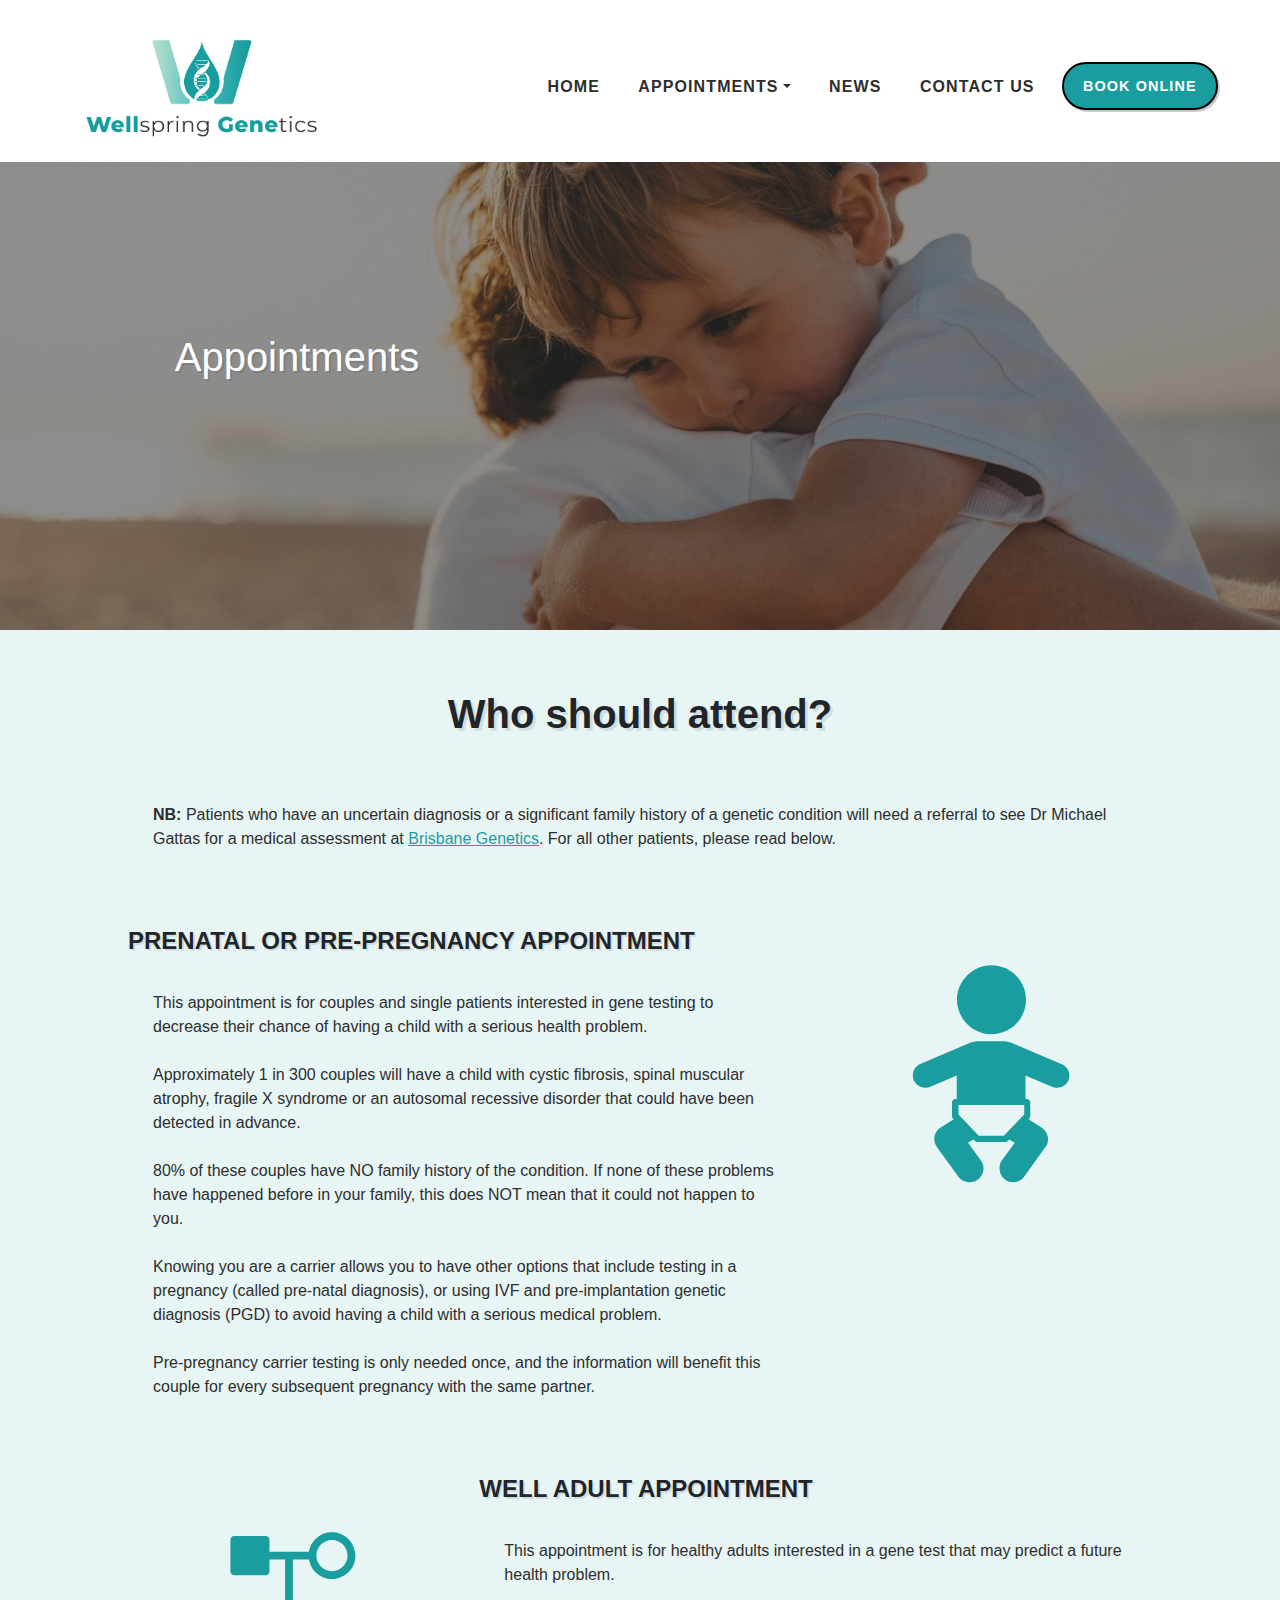
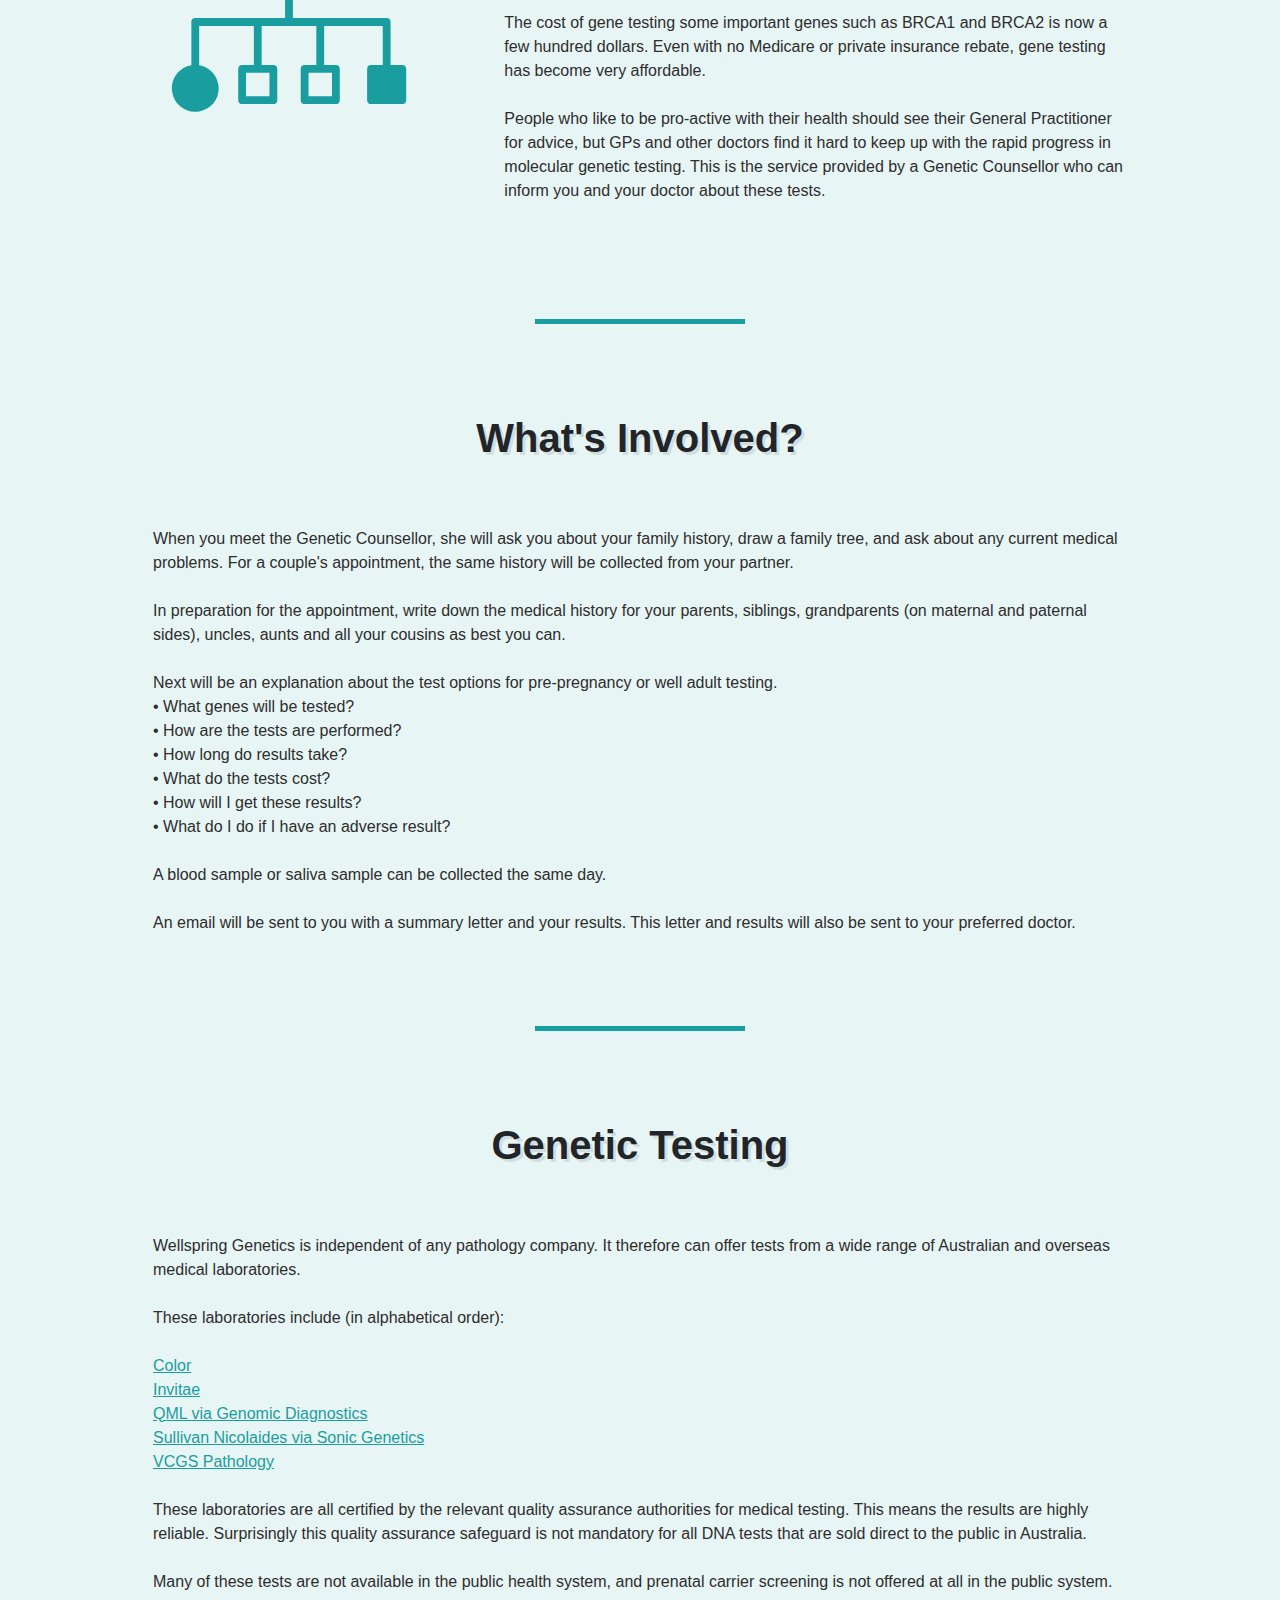
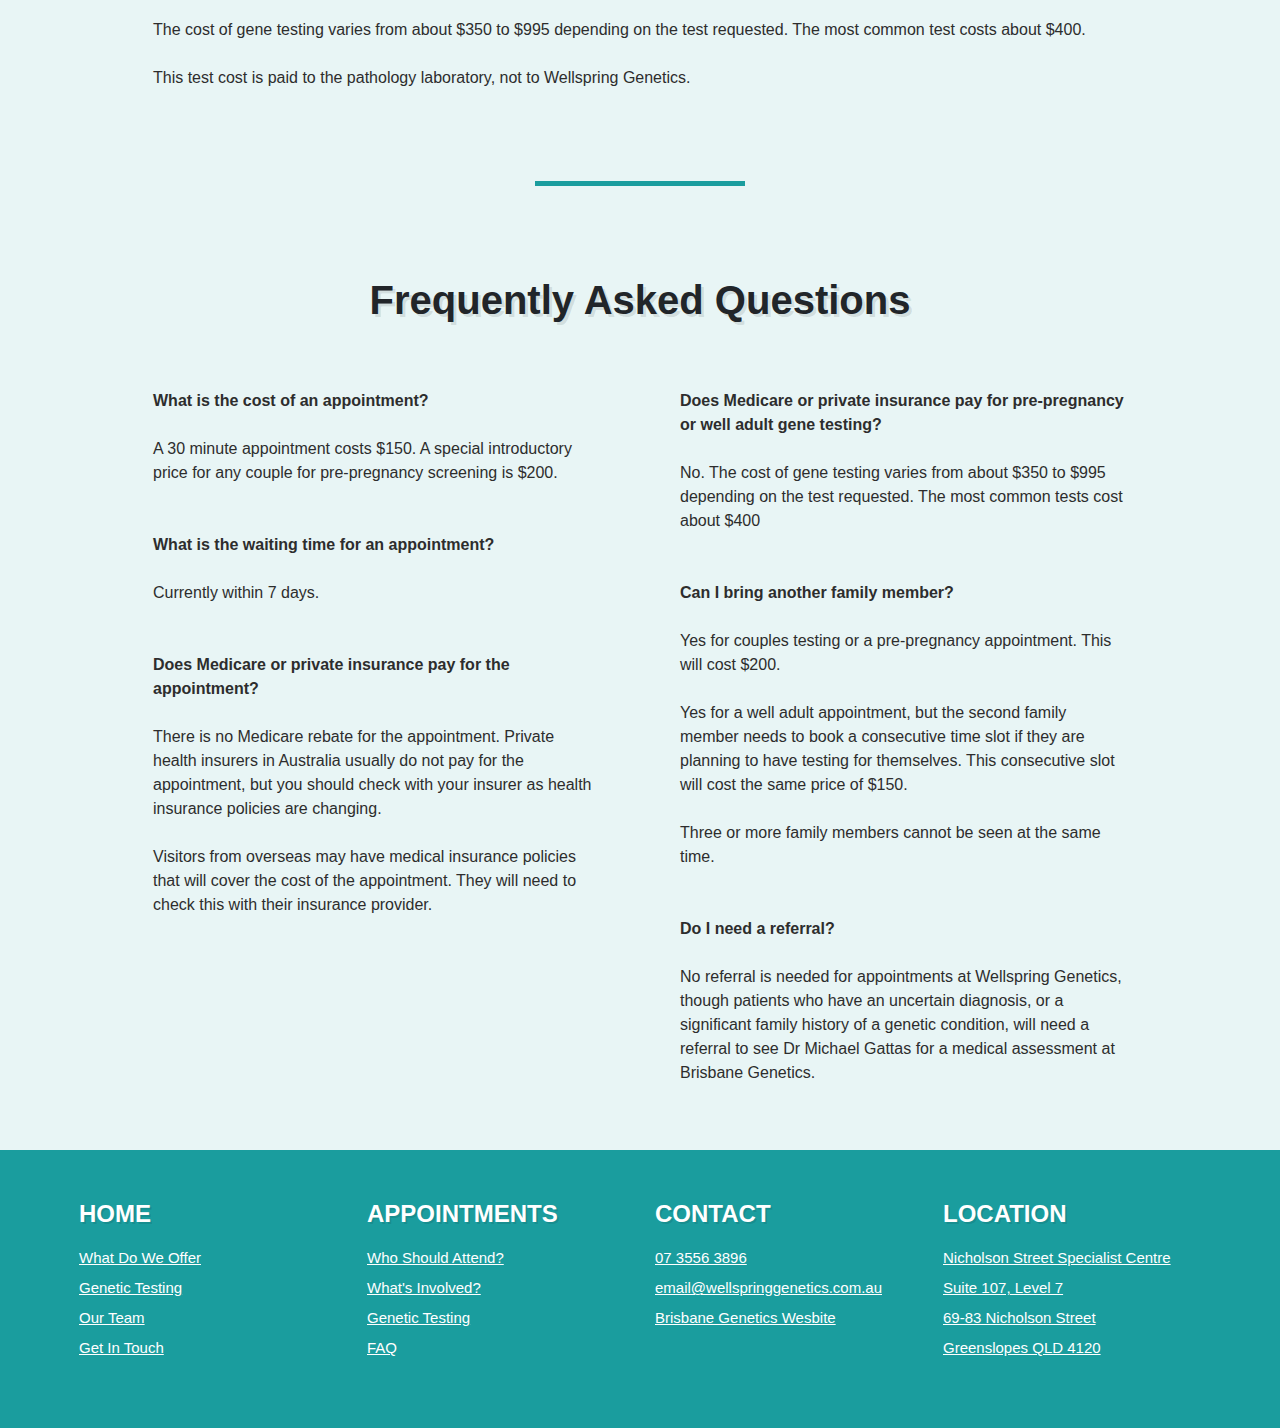
==== appointments.html @ 6f7cb55f "Updated SEO tags and moved hidden form" ====
<!DOCTYPE html>
<html lang="en">
  <head>
    <title>Appointments | Wellspring Genetics</title>
    <meta charset="utf-8" />

    <meta
      name="viewport"
      content="width=device-width, initial-scale=1, shrink-to-fit=no"
    />
    <meta http-equiv="X-UA-Compatible" content="ie=edge" />

    <!-- stylesheets-->
    <link
      rel="stylesheet"
      href="https://maxcdn.bootstrapcdn.com/bootstrap/4.0.0/css/bootstrap.min.css"
      integrity="sha384-Gn5384xqQ1aoWXA+058RXPxPg6fy4IWvTNh0E263XmFcJlSAwiGgFAW/dAiS6JXm"
      crossorigin="anonymous"
    />
    <link rel="stylesheet" href="css/common.css" />
    <link rel="stylesheet" href="css/page_style.css" />

    <!-- Bootstrap scripts-->
    <script
      src="https://code.jquery.com/jquery-3.2.1.slim.min.js"
      integrity="sha384-KJ3o2DKtIkvYIK3UENzmM7KCkRr/rE9/Qpg6aAZGJwFDMVNA/GpGFF93hXpG5KkN"
      crossorigin="anonymous"
    ></script>
    <script
      src="https://cdnjs.cloudflare.com/ajax/libs/popper.js/1.12.9/umd/popper.min.js"
      integrity="sha384-ApNbgh9B+Y1QKtv3Rn7W3mgPxhU9K/ScQsAP7hUibX39j7fakFPskvXusvfa0b4Q"
      crossorigin="anonymous"
    ></script>
    <script
      src="https://maxcdn.bootstrapcdn.com/bootstrap/4.0.0/js/bootstrap.min.js"
      integrity="sha384-JZR6Spejh4U02d8jOt6vLEHfe/JQGiRRSQQxSfFWpi1MquVdAyjUar5+76PVCmYl"
      crossorigin="anonymous"
    ></script>

    <script src="js/scripts.js"></script>

    <!--- <a class="text-primary" href="appointments.html">Appointments</a> -->
  </head>

  <body>
    <nav class="navbar navbar-expand-xl navbar-dark fixed-top" id="mainNavBar">
      <div class="container">
        <a href="index.html">
          <img
            src="images/wellspring_logo.png"
            alt="Wellspring Genetics"
            class="navbar-brand js-scroll-trigger"
        /></a>
        <button
          class="navbar-toggler navbar-toggler-right ham-menu"
          type="button"
          data-toggle="collapse"
          data-target="#navbarResponsive"
          aria-controls="navbarResponsive"
          aria-expanded="false"
          aria-label="Toggle navigation"
        >
          <img src="images/hamburger.svg" alt="Menu" id="hamburger" />
        </button>
        <div class="collapse navbar-collapse" id="navbarResponsive">
          <ul class="navbar-nav">
            <li class="nav-item">
              <a class="nav-link" href="index.html">Home</a>
            </li>
            <li class="nav-item dropdown">
              <a
                class="nav-link dropdown-toggle"
                data-toggle="dropdown"
                href="appointments.html"
                role="button"
                aria-haspopup="true"
                >Appointments</a
              >
              <div class="dropdown-menu">
                <a
                  class="dropdown-item"
                  href="appointments.html#who_should_attend"
                  >Who Should Attend?</a
                >
                <a class="dropdown-item" href="appointments.html#whats_involved"
                  >What's Involved?</a
                >
                <a
                  class="dropdown-item"
                  href="appointments.html#genetic_testing"
                  >Genetic Testing</a
                >
                <a
                  class="dropdown-item"
                  href="appointments.html#freq_asked_questions"
                  >FAQ</a
                >
              </div>
            </li>
            <li class="nav-item">
              <a class="nav-link" href="news.html">News</a>
            </li>
            <li class="nav-item">
              <a class="nav-link" href="contact.html">Contact Us</a>
            </li>
            <li class="nav-item btn-nav">
              <a
                class="nav-link btn btn-outline"
                href="https://widget2.appointuit.com/prac_42098"
                ><span class="btn-text text-uppercase"> Book Online</span></a
              >
            </li>
          </ul>
        </div>
      </div>
    </nav>

    <section id="hero" class="appts">
      <div class="container">
        <div class="herobox">
          <div class="row">
            <div class="tagline">
              Appointments
            </div>
          </div>
        </div>
      </div>
    </section>

    <section id="whoshouldattend" class="bg-green">
      <div class="content-container">
        <div class="row">
          <div class="col-lg-12">
            <a class="anchor" id="who_should_attend"></a>
            <h2 class="heading">Who should attend?</h2>
          </div>
        </div>
        <div class="row">
          <div class="col-lg-12">
            <p class="bodytxt">
              <strong>NB: </strong> Patients who have an uncertain diagnosis or
              a significant family history of a genetic condition will need a
              referral to see Dr Michael Gattas for a medical assessment at
              <a href="https://brisbanegenetics.com.au" class="link"
                >Brisbane Genetics</a
              >. For all other patients, please read below.
            </p>
          </div>
        </div>
        <div class="row flex-column-reverse flex-xl-row">
          <div class="col-xl-8">
            <h3 class="subheading">
              <a class="anchor" id="pre_natal_appointment"></a>
              Prenatal or pre-pregnancy appointment
            </h3>
            <p class="bodytxt">
              This appointment is for couples and single patients interested in
              gene testing to decrease their chance of having a child with a
              serious health problem.
              <br /><br />
              Approximately 1 in 300 couples will have a child with cystic
              fibrosis, spinal muscular atrophy, fragile X syndrome or an
              autosomal recessive disorder that could have been detected in
              advance.
              <br /><br />
              80% of these couples have NO family history of the condition. If
              none of these problems have happened before in your family, this
              does NOT mean that it could not happen to you.
              <br /><br />
              Knowing you are a carrier allows you to have other options that
              include testing in a pregnancy (called pre-natal diagnosis), or
              using IVF and pre-implantation genetic diagnosis (PGD) to avoid
              having a child with a serious medical problem.
              <br /><br />
              Pre-pregnancy carrier testing is only needed once, and the
              information will benefit this couple for every subsequent
              pregnancy with the same partner.
            </p>
          </div>
          <div class="col-xl-4">
            <img
              class="img-fluid wellspring-icon"
              alt="prenatal"
              src="images/baby_green.svg"
            />
          </div>
        </div>
        <div class="row">
          <div class="col-xl-4">
            <img
              class="img-fluid wellspring-icon"
              alt="prenatal"
              src="images/pedigree_green.svg"
            />
          </div>
          <div class="col-xl-8">
            <h3 class="subheading">
              <a class="anchor" id="well_adult_appointment"></a>
              Well adult appointment
            </h3>
            <p class="bodytxt">
              This appointment is for healthy adults interested in a gene test
              that may predict a future health problem.
              <br /><br />
              The cost of gene testing some important genes such as BRCA1 and
              BRCA2 is now a few hundred dollars. Even with no Medicare or
              private insurance rebate, gene testing has become very affordable.
              <br /><br />
              People who like to be pro-active with their health should see
              their General Practitioner for advice, but GPs and other doctors
              find it hard to keep up with the rapid progress in molecular
              genetic testing. This is the service provided by a Genetic
              Counsellor who can inform you and your doctor about these tests.
            </p>
          </div>
        </div>
      </div>
    </section>

    <section class="bg-green">
      <div class="content-container">
        <div class="row">
          <div class="line-break"></div>
        </div>
      </div>
    </section>

    <section id="whatsinvolved" class="bg-green">
      <div class="content-container">
        <div class="row">
          <div class="col-lg-12">
            <a class="anchor" id="whats_involved"></a>
            <h2 class="heading">What's Involved?</h2>
          </div>
        </div>
        <div class="row">
          <div class="col-lg-12">
            <p class="bodytxt">
              When you meet the Genetic Counsellor, she will ask you about your
              family history, draw a family tree, and ask about any current
              medical problems. For a couple's appointment, the same history
              will be collected from your partner.
              <br /><br />
              In preparation for the appointment, write down the medical history
              for your parents, siblings, grandparents (on maternal and paternal
              sides), uncles, aunts and all your cousins as best you can.
              <br /><br />
              Next will be an explanation about the test options for
              pre-pregnancy or well adult testing. <br />
              • What genes will be tested? <br />
              • How are the tests are performed? <br />
              • How long do results take? <br />
              • What do the tests cost? <br />
              • How will I get these results? <br />
              • What do I do if I have an adverse result?
              <br /><br />
              A blood sample or saliva sample can be collected the same day.
              <br /><br />
              An email will be sent to you with a summary letter and your
              results. This letter and results will also be sent to your
              preferred doctor.
            </p>
          </div>
        </div>
      </div>
    </section>

    <section class="bg-green">
      <div class="content-container">
        <div class="row">
          <div class="line-break"></div>
        </div>
      </div>
    </section>

    <section id="genetictesting" class="bg-green">
      <div class="content-container">
        <div class="row">
          <div class="col-lg-12">
            <a class="anchor" id="genetic_testing"></a>
            <h2 class="heading">Genetic Testing</h2>
          </div>
        </div>
        <div class="row">
          <div class="col-lg-12">
            <p class="bodytxt">
              Wellspring Genetics is independent of any pathology company. It
              therefore can offer tests from a wide range of Australian and
              overseas medical laboratories.
              <br /><br />
              These laboratories include (in alphabetical order): <br /><br />
              <a class="link" href="https://www.color.com/"> Color </a> <br />
              <a class="link" href="https://www.invitae.com/en/"> Invitae </a>
              <br />
              <a class="link" href="https://genomicdiagnostics.com.au/">
                QML via Genomic Diagnostics
              </a>
              <br />
              <a class="link" href="https://www.sonicgenetics.com.au/">
                Sullivan Nicolaides via Sonic Genetics
              </a>
              <br />
              <a class="link" href="https://www.vcgs.org.au/">
                VCGS Pathology
              </a>
              <br />
              <br />
              These laboratories are all certified by the relevant quality
              assurance authorities for medical testing. This means the results
              are highly reliable. Surprisingly this quality assurance safeguard
              is not mandatory for all DNA tests that are sold direct to the
              public in Australia.
              <br /><br />
              Many of these tests are not available in the public health system,
              and prenatal carrier screening is not offered at all in the public
              system.
              <br /><br />
              The cost of gene testing varies from about $350 to $995 depending
              on the test requested. The most common test costs about $400.
              <br /><br />
              This test cost is paid to the pathology laboratory, not to
              Wellspring Genetics.
            </p>
          </div>
        </div>
      </div>
    </section>

    <section class="bg-green">
      <div class="content-container">
        <div class="row">
          <div class="line-break"></div>
        </div>
      </div>
    </section>

    <section id="faq" class="bg-green">
      <div class="content-container">
        <div class="row">
          <div class="col-lg-12">
            <a class="anchor" id="freq_asked_questions"></a>
            <h2 class="heading">Frequently Asked Questions</h2>
          </div>
        </div>
        <div class="row">
          <div class="col-lg-6">
            <p class="bodytxt">
              <strong>What is the cost of an appointment?</strong>
              <br /><br />

              A 30 minute appointment costs $150. A special introductory price
              for any couple for pre-pregnancy screening is $200.
              <br /><br />
              <br />
              <strong>What is the waiting time for an appointment?</strong>
              <br /><br />

              Currently within 7 days.
              <br /><br />
              <br />

              <strong
                >Does Medicare or private insurance pay for the
                appointment?</strong
              >
              <br /><br />

              There is no Medicare rebate for the appointment. Private health
              insurers in Australia usually do not pay for the appointment, but
              you should check with your insurer as health insurance policies
              are changing.
              <br /><br />
              Visitors from overseas may have medical insurance policies that
              will cover the cost of the appointment. They will need to check
              this with their insurance provider.
            </p>
          </div>

          <div class="col-lg-6">
            <p class="bodytxt">
              <strong
                >Does Medicare or private insurance pay for pre-pregnancy or
                well adult gene testing?</strong
              >
              <br /><br />

              No. The cost of gene testing varies from about $350 to $995
              depending on the test requested. The most common tests cost about
              $400
              <br /><br />
              <br />
              <strong>Can I bring another family member?</strong>
              <br /><br />

              Yes for couples testing or a pre-pregnancy appointment. This will
              cost $200.
              <br /><br />

              Yes for a well adult appointment, but the second family member
              needs to book a consecutive time slot if they are planning to have
              testing for themselves. This consecutive slot will cost the same
              price of $150.
              <br /><br />

              Three or more family members cannot be seen at the same time.
              <br /><br />
              <br />
              <strong>Do I need a referral?</strong>
              <br /><br />

              No referral is needed for appointments at Wellspring Genetics,
              though patients who have an uncertain diagnosis, or a significant
              family history of a genetic condition, will need a referral to see
              Dr Michael Gattas for a medical assessment at Brisbane Genetics.

              <br /><br />
            </p>
          </div>
        </div>
      </div>
    </section>

    <footer>
      <div class="green-container w-100">
        <div class="row">
          <div class="col-md">
            <h3 class="subheading">
              Home
            </h3>
            <p class="bodytxt">
              <a href="index.html#what_do_we_offer" class="link"
                >What Do We Offer</a
              >
              <br />
              <a href="index.html#genetic_testing" class="link"
                >Genetic Testing</a
              >
              <br />
              <a href="index.html#our_team" class="link">Our Team</a> <br />
              <a href="index.html#get_in_touch" class="link">Get In Touch</a>
              <br />
            </p>
          </div>

          <div class="col-md">
            <h3 class="subheading">
              Appointments
            </h3>
            <p class="bodytxt">
              <a href="appointments.html#who_should_attend" class="link"
                >Who Should Attend?</a
              >
              <br />
              <a href="appointments.html#whats_involved" class="link"
                >What's Involved?</a
              >
              <br />
              <a href="appointments.html#genetic_testing" class="link"
                >Genetic Testing</a
              >
              <br />
              <a href="appointments.html#freq_asked_questions" class="link"
                >FAQ</a
              >
              <br />
            </p>
          </div>

          <div class="col-md">
            <h3 class="subheading">
              Contact
            </h3>
            <p class="bodytxt">
              <a href="tel:0735563896" class="link">07 3556 3896</a> <br />
              <a href="mailto:email@wellspringgenetics.com.au" class="link"
                >email@wellspringgenetics.com.au</a
              >
              <br />
              <a href="https://brisbanegenetics.com.au" class="link"
                >Brisbane Genetics Wesbite</a
              >
              <br />
            </p>
          </div>

          <div class="col-md">
            <h3 class="subheading">
              Location
            </h3>
            <p class="bodytxt">
              <a
                href="https://www.google.com/maps/search/?api=1&query=75+Nicholson+Street+Greenslopes"
                class="link"
              >
                Nicholson Street Specialist Centre <br />
                Suite 107, Level 7 <br />
                69-83 Nicholson Street <br />
                Greenslopes QLD 4120 <br />
              </a>
            </p>
          </div>
        </div>
      </div>
    </footer>
  </body>
</html>
---- css/common.css ----
html,
body {
  height: 100%;
  scroll-behavior: smooth;
}

body {
  margin: 0;
  font-family: "Montserrat", sans-serif;
}

a.anchor {
  display: block;
  position: relative;
  top: -150px;
  visibility: hidden;
}

.hidden {
  visibility: hidden;
}

h1,
h2,
h3,
h4,
h5,
h6 {
  font-family: "Montserrat-Bold";
  font-weight: 400;
}

p,
blockquote {
  font-size: 0.9em;
  line-height: 1.5em;
}

ul {
  list-style-type: none;
  margin: 0;
  padding: 0;
}

li.dropdown:hover > .dropdown-menu {
  display: block;
}

.container {
  width: 100%;
}

.green-container {
  width: 100%;
  background: #1a9d9e;
  align-items: center;
  padding-bottom: 25px;
}

.green-container .row {
  width: 100%;
  margin: auto;
}

.grey-container {
  width: 100%;
  background: #f5f5f5;
  align-items: center;
  padding-bottom: 15px;
}

.grey-container .row {
  width: 100%;
  margin: auto;
}

.link {
  color: white;
  text-decoration: underline;
}

.link:hover {
  color: #2d2d2d;
}

.bg-green {
  background-color: #1a9d9e;
}

h2.heading {
  font-size: 40px;
  text-align: center;
  font-weight: 700;
  font-family: "Montserrat Regular", sans-serif;
  margin-top: 0;
  padding: 1em 0em;
  text-shadow: rgba(0, 0, 0, 0.1) 3px 3px 0px;
}

h3.subheading {
  font-size: 24px;
  text-align: center;
  font-weight: 700;
  font-family: "Montserrat Bold", sans-serif;
  margin-bottom: 10px;
  margin-top: 10px;
  text-shadow: rgba(0, 0, 0, 0.1) 2px 2px 0px;
}

p.bodytxt {
  font-size: 18px;
  padding: 25px;
  text-align: left;
  font-weight: 400;
  font-family: "Montserrat", sans-serif;
  color: white;
}

.btn-outline {
  background: #1a9d9e;
  border: 2px solid #000000;
  border-radius: 30px;
  color: #ffffff;
  padding-left: 1.5em;
  padding-right: 1.5em;
  padding-top: 0.6em;
  padding-bottom: 0.6em;
  box-shadow: 2px 2px rgba(0, 0, 0, 0.2);
}

.btn-text {
  font-family: "Montserrat Bold", sans-serif;
  font-weight: 700;
  font-size: 0.9rem;
  color: #ffffff;
  text-transform: uppercase;
}

.btn-outline:hover,
.btn-outline:focus,
.btn-outline:active,
.btn-outline.active {
  background: #138485;
  color: #ffffff;
  border-color: #2d2d2d;
}

#mainNavBar .navbar-nav .nav-item .nav-link.active,
#mainNavBar .navbar-nav .nav-item .nav-link:hover {
  color: #1a9d9e;
}

#mainNavBar .navbar-nav .nav-item .nav-link {
  font-size: 100%;
  font-weight: 600;
  padding: 0.8em 0;
  letter-spacing: 1.1px;
  text-transform: uppercase;
  color: #2d2d2d;
  font-family: "Montserrat", sans-serif;
}

#mainNavBar {
  background-color: #f5f5f5;
  text-align: center;
}

#mainNavBar .navbar-nav {
  padding-bottom: 5px;
}

#mainNavBar .ham-menu {
  width: 60px;
  margin-left: auto;
  margin-right: 2vw;
  padding-top: 15px;
}

#mainNavBar.navbar-shrink {
  padding-top: 0;
  padding-bottom: 0;
  background-color: #fdfdfd;
  font-size: 0.9em;
}

#mainNavBar.navbar-shrink .ham-menu {
  -webkit-transition: all 0.3s;
  -moz-transition: all 0.3s;
  transition: all 0.3s;
  margin-left: auto;
  margin-right: 2vw;
}

#mainNavBar .navbar-brand {
  -webkit-transition: all 0.3s;
  -moz-transition: all 0.3s;
  transition: all 0.3s;
  width: 50vw;
  padding-left: 1.2em;
  padding-right: 1.2em;
  padding-top: 1em;
  padding-bottom: 0.7em;
  margin-top: 0.5em;
  margin-right: 0em;
}

#mainNavBar.navbar-shrink .navbar-brand {
  width: 45vw;
  padding-left: 1.5em;
}

#mainNavBar .btn-outline {
  margin-left: 20%;
  margin-right: 20%;
}

footer p.bodytxt {
  text-align: center;
}

footer .green-container {
  padding-top: 20px;
  height: auto;
  padding-bottom: 40px !important;
}

footer h3.subheading {
  padding-top: 20px;
  color: white;
}

footer p.bodytxt {
  color: white;
  padding-left: 0px;
  padding-right: 0px;
  padding-top: 5px;
  margin-bottom: 0px;
  line-height: 2em;
  font-size: 15px;
}

@media only screen and (min-width: 1800px) {
  .container {
    max-width: 75% !important;
  }

  .green-container .row {
    width: 75% !important;
    margin: auto;
  }

  .grey-container .row {
    width: 70% !important;
    margin: auto;
  }
}

@media only screen and (min-width: 1400px) {
  .container {
    max-width: 70%;
  }
}

@media only screen and (min-width: 576px) {
  #mainNavBar .ham-menu {
    width: 80px;
  }

  #mainNavBar .navbar-brand {
    width: 280px;
  }

  #mainNavBar.navbar-shrink .navbar-brand {
    width: 240px;
    padding-left: 1.5em;
  }

  .green-container .row {
    width: 90%;
    margin: auto;
  }
}

@media only screen and (min-width: 1200px) {
  .container {
    max-width: 95%;
  }

  .grey-container .row {
    width: 85%;
    margin: auto;
  }

  #mainNavBar {
    background-color: transparent;
    -webkit-transition: padding-top 0.3s, padding-bottom 0.3s;
    -moz-transition: padding-top 0.3s, padding-bottom 0.3s;
    transition: padding-top 0.3s, padding-bottom 0.3s;
    padding-top: 10px;
    padding-bottom: 10px;
  }

  nav ul {
    position: inherit;
    width: auto;
    background: none;
    height: auto;
    display: flex;
    padding-top: 0;
  }

  h2.heading {
    margin-top: 30px;
    margin-bottom: 30px;
    padding: 1em 1em;
    text-align: left;
  }

  h3.subheading {
    text-align: left;
  }

  p.bodytxt {
    text-align: left !important;
  }

  #mainNavBar .navbar-nav {
    margin-left: auto;
  }

  #mainNavBar .navbar-nav .nav-item .nav-link {
    -webkit-transition: all 0.3s;
    -moz-transition: all 0.3s;
    transition: all 0.3s;
    margin-top: 1.1em;
    padding: 1.5em 1.2em !important;
    white-space: nowrap;
    overflow: hidden;
  }

  #mainNavBar .navbar-nav .nav-item .nav-link.btn-outline {
    margin-top: 1.8em;
    margin-left: 0.5em;
    height: auto !important;
    padding-top: 10px !important;
    padding-bottom: 10px !important;
  }

  #mainNavBar .btn-outline {
    margin-left: 0.5em;
    margin-right: 0;
  }
}
---- css/page_style.css ----
#mainNavBar {
  background-color: white !important;
}

.bg-green {
  background-color: rgba(26, 157, 157, 0.1) !important;
}

.content-container {
  margin: auto;
  width: 95%;
}

section a.link {
  color: #1a9d9e;
}

h2.heading {
  margin: auto;
  text-align: center;
}

h3.subheading {
  text-transform: uppercase;
}

p.bodytxt {
  color: #2d2d2d;
  font-size: 1em;
}

#hero {
  color: #ffffff;
  height: 70%;
  background-repeat: no-repeat;
  background-attachment: scroll;
  background-position: center center;
  -webkit-background-size: cover;
  -moz-background-size: cover;
  -o-background-size: cover;
  background-size: cover;
  z-index: -1;
}

#hero.appts {
  background-image: url("../images/boy_and_mum.jpg");
}

#hero.news {
  background-image: url("../images/beach_sunset.jpg");
}

#hero.contact {
  background-image: url("../images/ocean.jpg");
}

#hero:before {
  content: "";
  position: absolute;
  height: 70%;
  top: 0;
  right: 0;
  bottom: 0;
  left: 0;
  background-color: rgba(45, 45, 45, 0.6);
  z-index: 0;
}

#hero .container {
  position: relative;
  height: 100%;
}

#hero .herobox {
  position: absolute;
  top: 50%;
  transform: translateY(50%);
  width: 90%;
}

#hero .herobox .tagline {
  font-size: 50px;
  font-weight: 400;
  line-height: 1.3em;
  text-align: center;
  margin: auto;
  font-family: "Montserrat", sans-serif;
  color: white;
  text-shadow: rgba(0, 0, 0, 0.3) 2px 2px 0px;
  z-index: 1;
}

.wellspring-icon {
  display: block;
  max-width: 150px;
  max-height: 150px;
  margin: auto;
}

.news-photo {
  display: block;
  padding-top: 10%;
  max-width: 300px;
  max-height: 300px;
  margin: auto;
}

#whoshouldattend .content-container {
  margin: auto;
  padding-top: 20px;
}

.line-break {
  background-color: #1a9d9e;
  margin: auto;
  height: 5px;
  width: 20%;
  margin-top: 50px;
  margin-bottom: 50px;
}

.line-break.long {
  width: 100%;
  margin-bottom: 40px;
}

#contactus h3.subheading {
  padding-bottom: 10px;

}

#contactus {
  padding-top: 50px;
}

#contactus p.bodytxt {
  padding-top: 0px;
  padding-left: 0px;
  padding-right: 0px;
  text-align: center;
}

#map {
  padding-bottom: 50px;
}

@media only screen and (min-width: 1800px) {

  
}

@media only screen and (min-width: 1400px) {
  .content-container {
    width: 60% !important;
  }
}

@media only screen and (min-width: 992px) {
  .content-container {
    width: 85%;
  }
}

@media only screen and (min-width: 1200px) {
  .content-container {
    width: 80%;
  }

  .wellspring-icon {
    max-width: 250px;
    max-height: 250px;
    margin-top: 10%;
  }

  #whoshouldattend p.bodytxt {
    padding-bottom: 50px !important;
  }

  #hero {
    height: 70%;
  }

  #hero:before {
    height: 70%;
    background-color: rgba(45, 45, 45, 0.5);
  }

  #hero .herobox {
    width: 500px;
    transform: translateY(20%) !important;
  }

  #hero .herobox .tagline {
    color: white;
    text-shadow: rgba(0, 0, 0, 0.1) 2px 2px 0px;
    text-align: left;
    font-weight: 400;
    font-size: 40px;
    font-weight: 700px;
    line-height: 1.5em;
  }
}
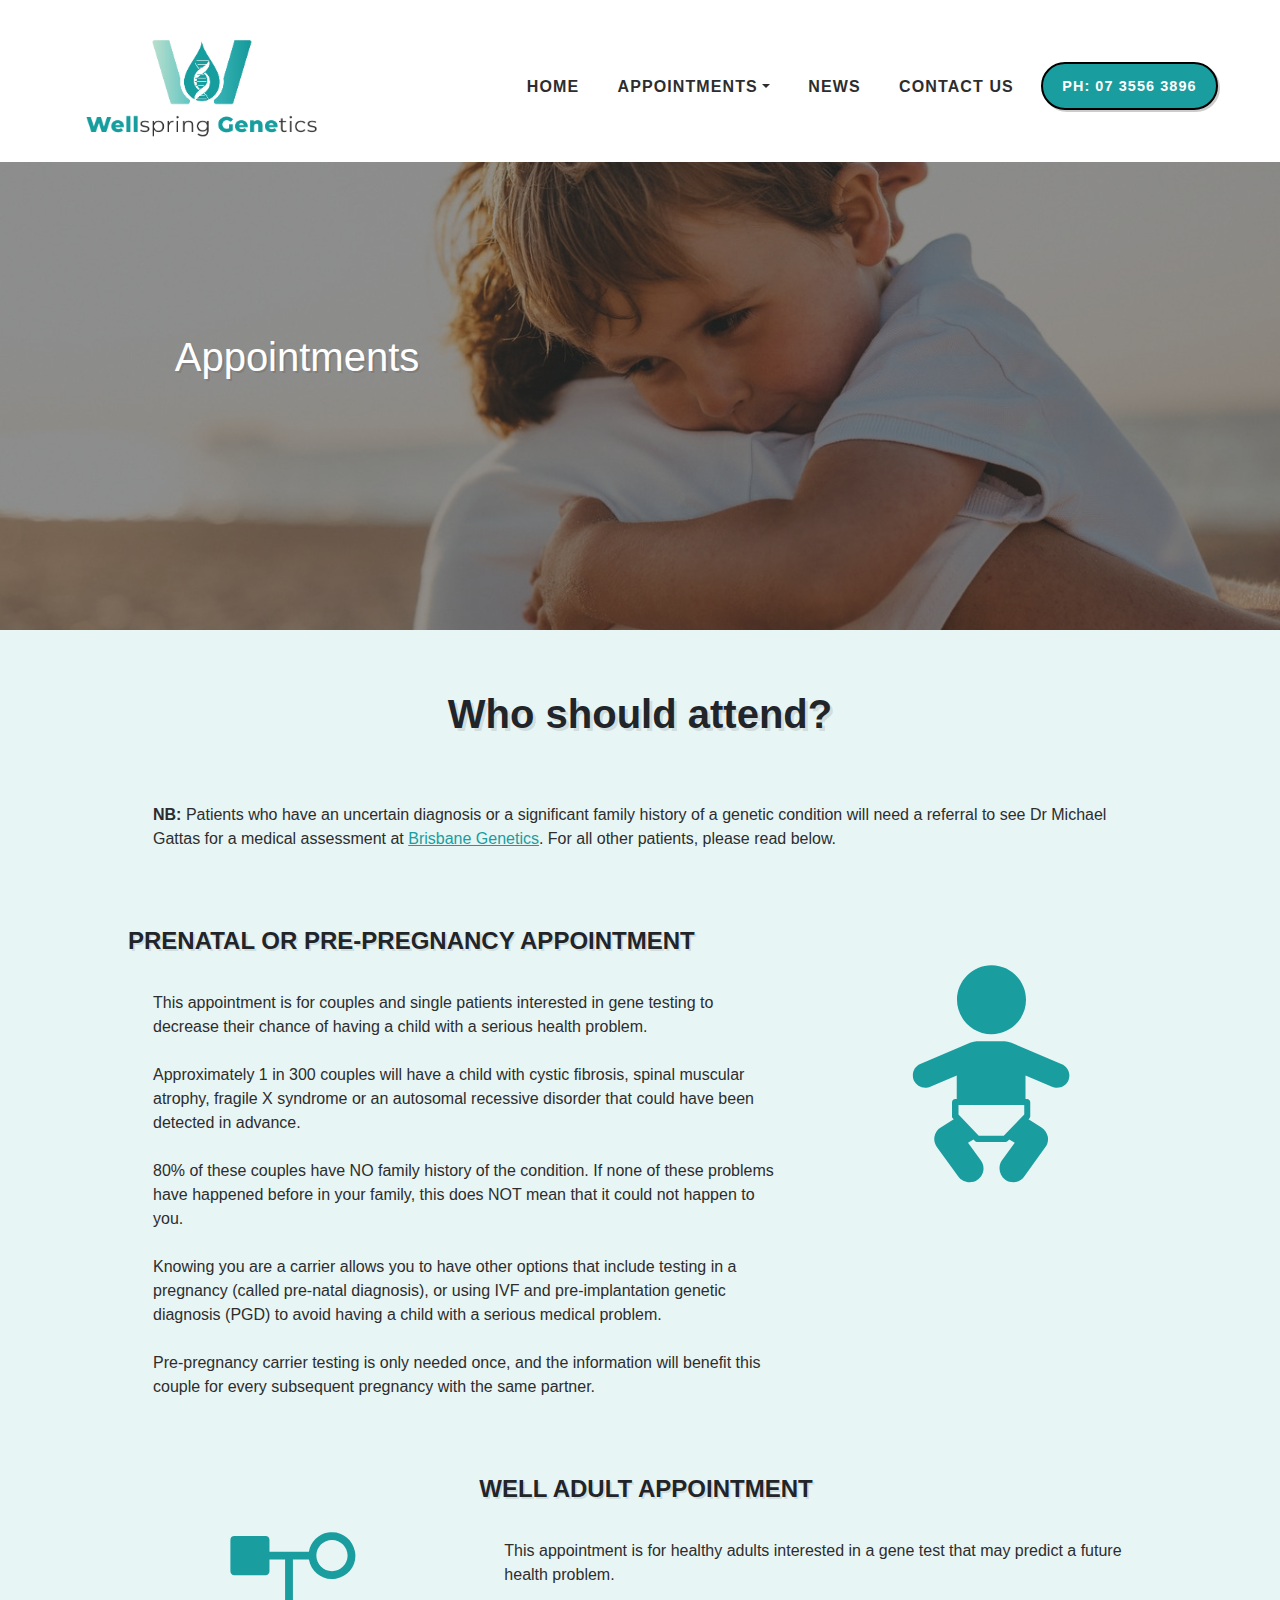
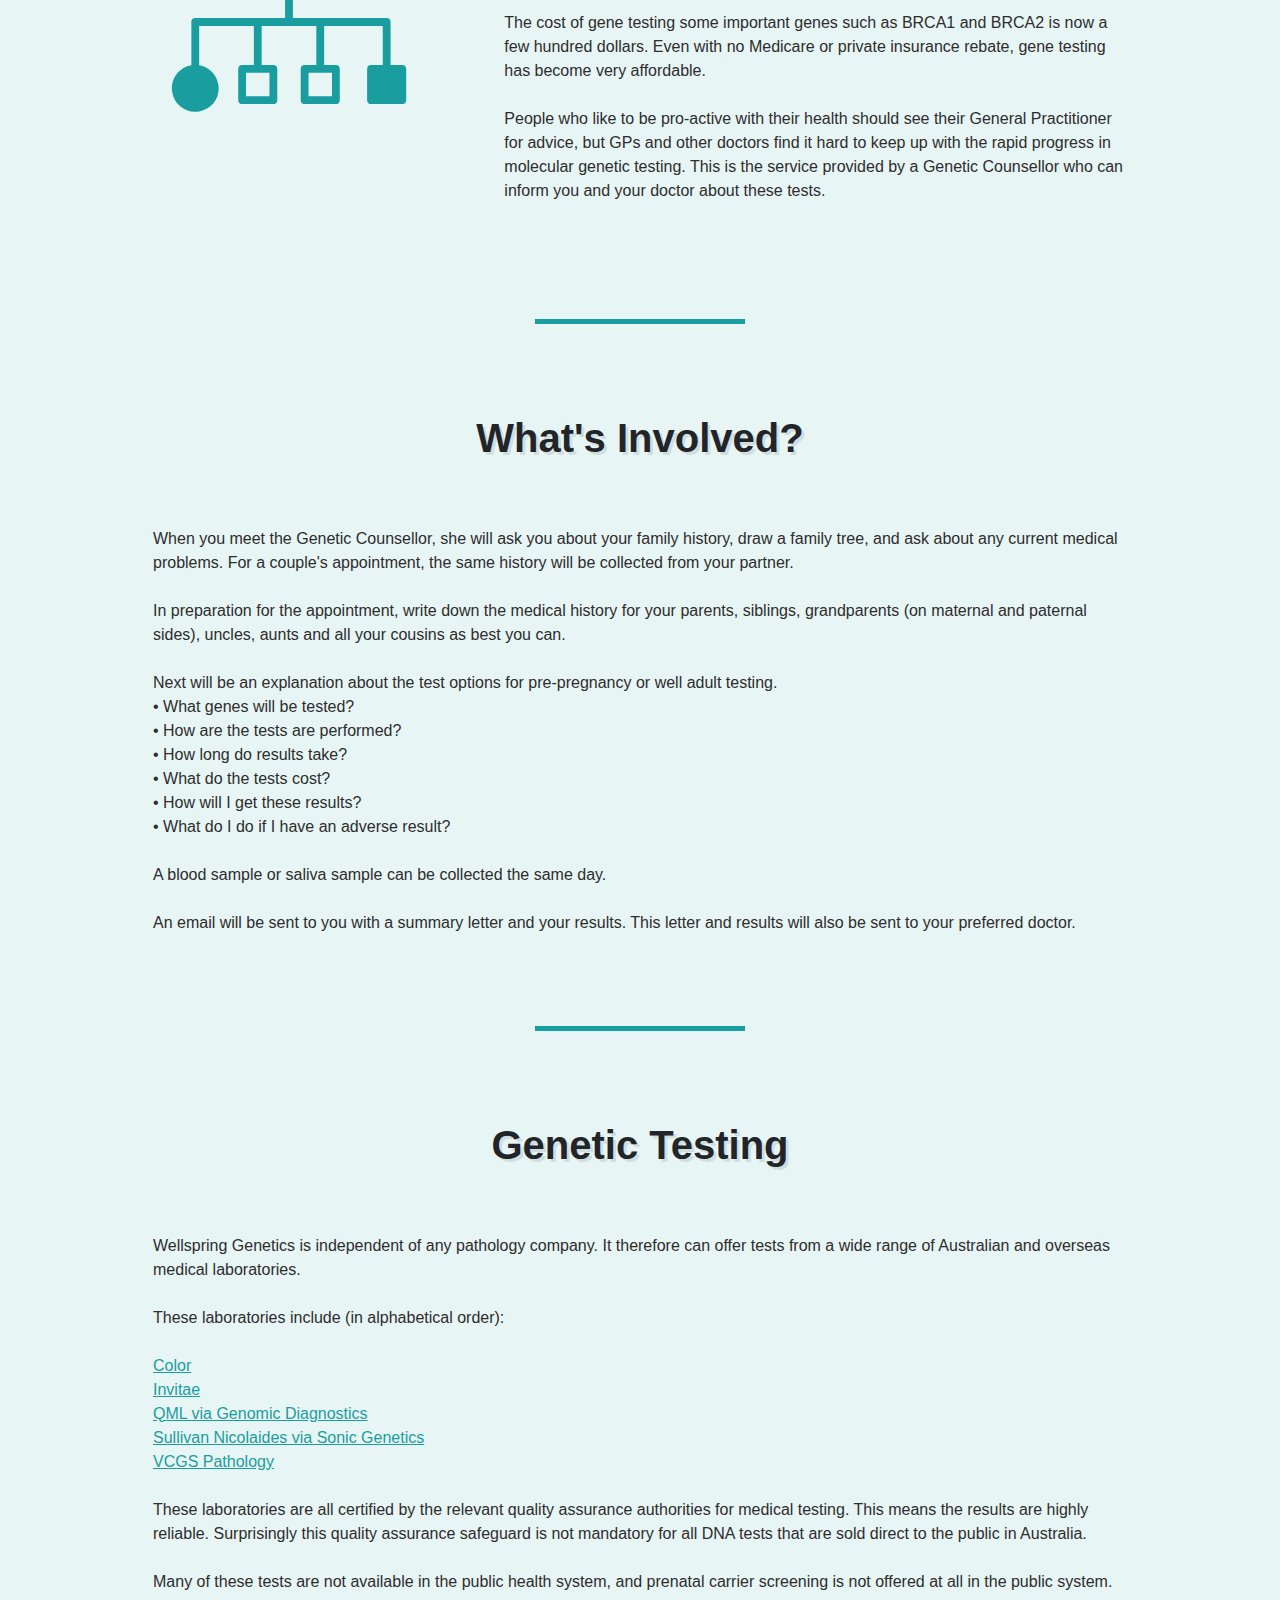
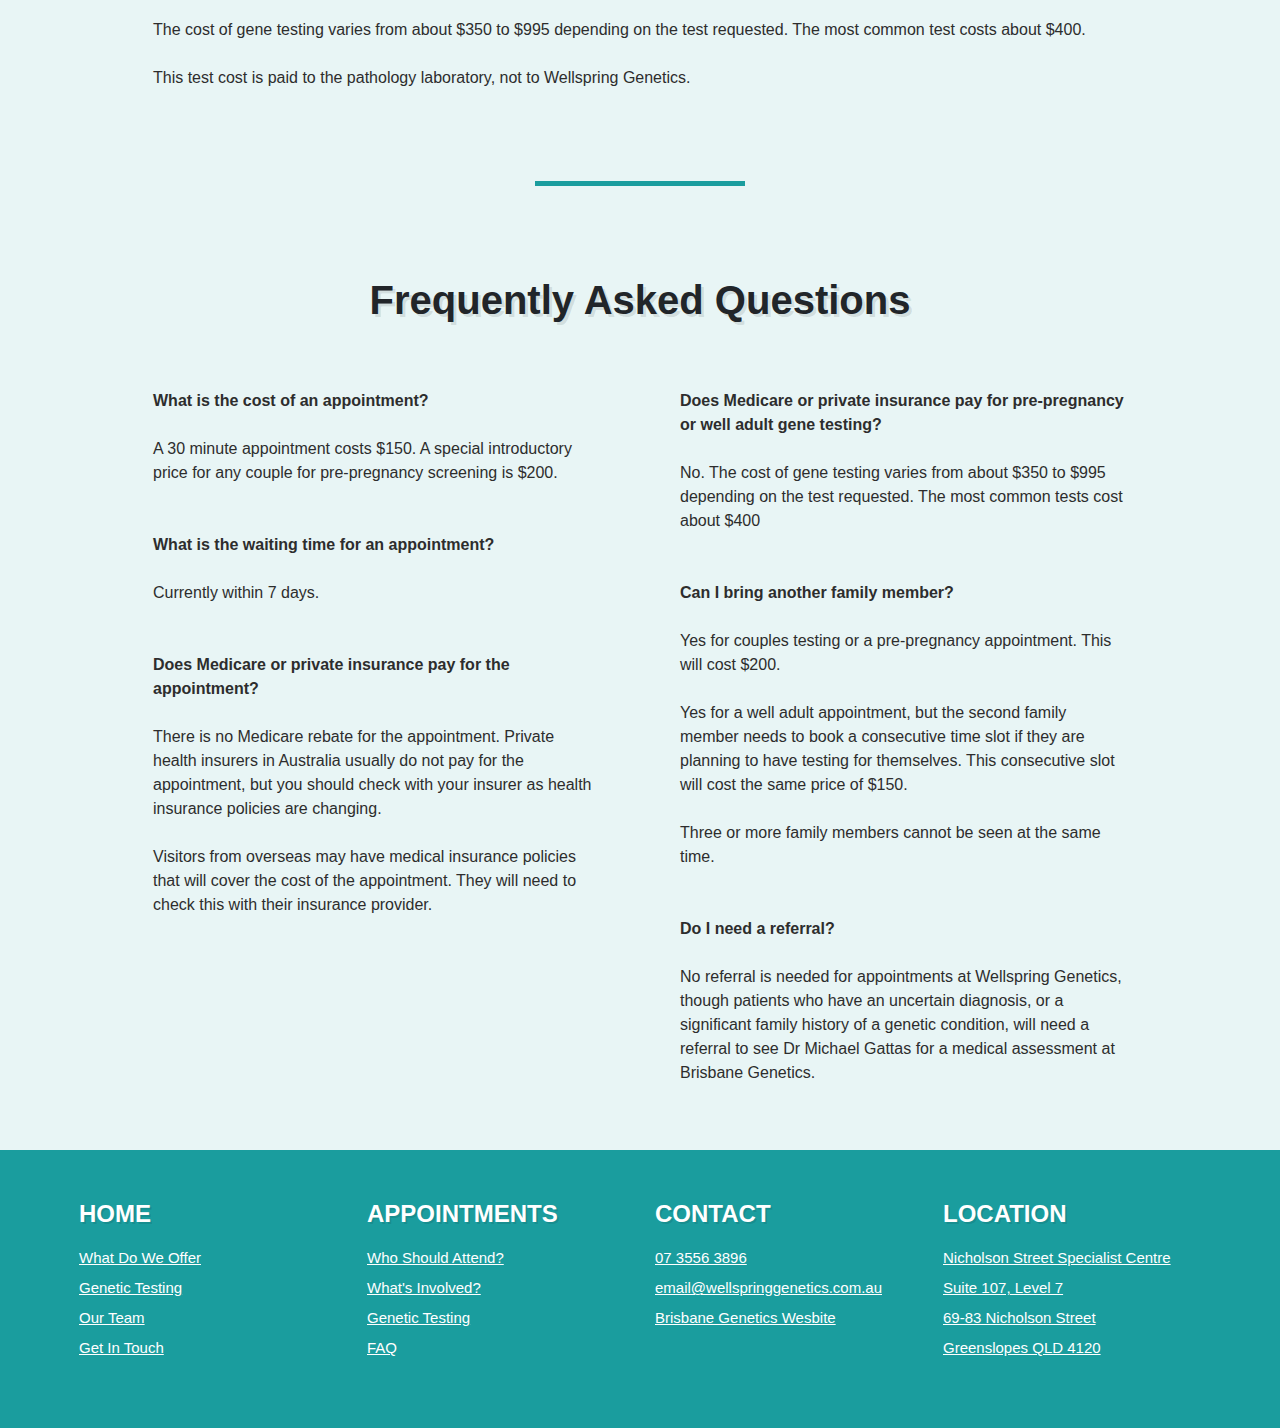
==== commit 55e04764: "Removed Appointuit" ====
--- a/appointments.html
+++ b/appointments.html
@@ -1,506 +1,439 @@
 <!DOCTYPE html>
 <html lang="en">
-  <head>
-    <title>Appointments | Wellspring Genetics</title>
-    <meta charset="utf-8" />
-
-    <meta
-      name="viewport"
-      content="width=device-width, initial-scale=1, shrink-to-fit=no"
-    />
-    <meta http-equiv="X-UA-Compatible" content="ie=edge" />
-
-    <!-- stylesheets-->
-    <link
-      rel="stylesheet"
-      href="https://maxcdn.bootstrapcdn.com/bootstrap/4.0.0/css/bootstrap.min.css"
-      integrity="sha384-Gn5384xqQ1aoWXA+058RXPxPg6fy4IWvTNh0E263XmFcJlSAwiGgFAW/dAiS6JXm"
-      crossorigin="anonymous"
-    />
-    <link rel="stylesheet" href="css/common.css" />
-    <link rel="stylesheet" href="css/page_style.css" />
-
-    <!-- Bootstrap scripts-->
-    <script
-      src="https://code.jquery.com/jquery-3.2.1.slim.min.js"
-      integrity="sha384-KJ3o2DKtIkvYIK3UENzmM7KCkRr/rE9/Qpg6aAZGJwFDMVNA/GpGFF93hXpG5KkN"
-      crossorigin="anonymous"
-    ></script>
-    <script
-      src="https://cdnjs.cloudflare.com/ajax/libs/popper.js/1.12.9/umd/popper.min.js"
-      integrity="sha384-ApNbgh9B+Y1QKtv3Rn7W3mgPxhU9K/ScQsAP7hUibX39j7fakFPskvXusvfa0b4Q"
-      crossorigin="anonymous"
-    ></script>
-    <script
-      src="https://maxcdn.bootstrapcdn.com/bootstrap/4.0.0/js/bootstrap.min.js"
-      integrity="sha384-JZR6Spejh4U02d8jOt6vLEHfe/JQGiRRSQQxSfFWpi1MquVdAyjUar5+76PVCmYl"
-      crossorigin="anonymous"
-    ></script>
-
-    <script src="js/scripts.js"></script>
-
-    <!--- <a class="text-primary" href="appointments.html">Appointments</a> -->
-  </head>
-
-  <body>
-    <nav class="navbar navbar-expand-xl navbar-dark fixed-top" id="mainNavBar">
-      <div class="container">
-        <a href="index.html">
-          <img
-            src="images/wellspring_logo.png"
-            alt="Wellspring Genetics"
-            class="navbar-brand js-scroll-trigger"
-        /></a>
-        <button
-          class="navbar-toggler navbar-toggler-right ham-menu"
-          type="button"
-          data-toggle="collapse"
-          data-target="#navbarResponsive"
-          aria-controls="navbarResponsive"
-          aria-expanded="false"
-          aria-label="Toggle navigation"
-        >
-          <img src="images/hamburger.svg" alt="Menu" id="hamburger" />
-        </button>
-        <div class="collapse navbar-collapse" id="navbarResponsive">
-          <ul class="navbar-nav">
-            <li class="nav-item">
-              <a class="nav-link" href="index.html">Home</a>
-            </li>
-            <li class="nav-item dropdown">
-              <a
-                class="nav-link dropdown-toggle"
-                data-toggle="dropdown"
-                href="appointments.html"
-                role="button"
-                aria-haspopup="true"
-                >Appointments</a
-              >
-              <div class="dropdown-menu">
-                <a
-                  class="dropdown-item"
-                  href="appointments.html#who_should_attend"
-                  >Who Should Attend?</a
-                >
-                <a class="dropdown-item" href="appointments.html#whats_involved"
-                  >What's Involved?</a
-                >
-                <a
-                  class="dropdown-item"
-                  href="appointments.html#genetic_testing"
-                  >Genetic Testing</a
-                >
-                <a
-                  class="dropdown-item"
-                  href="appointments.html#freq_asked_questions"
-                  >FAQ</a
-                >
-              </div>
-            </li>
-            <li class="nav-item">
-              <a class="nav-link" href="news.html">News</a>
-            </li>
-            <li class="nav-item">
-              <a class="nav-link" href="contact.html">Contact Us</a>
-            </li>
-            <li class="nav-item btn-nav">
-              <a
-                class="nav-link btn btn-outline"
-                href="https://widget2.appointuit.com/prac_42098"
-                ><span class="btn-text text-uppercase"> Book Online</span></a
-              >
-            </li>
-          </ul>
-        </div>
-      </div>
-    </nav>
-
-    <section id="hero" class="appts">
-      <div class="container">
-        <div class="herobox">
-          <div class="row">
-            <div class="tagline">
-              Appointments
+
+<head>
+  <title>Appointments | Wellspring Genetics</title>
+  <meta charset="utf-8" />
+
+  <meta name="viewport" content="width=device-width, initial-scale=1, shrink-to-fit=no" />
+  <meta http-equiv="X-UA-Compatible" content="ie=edge" />
+
+  <!-- Global site tags (gtag.js) - Google Analytics -->
+  <script async src="https://www.googletagmanager.com/gtag/js?id=UA-136511245-1"></script>
+  <script>
+    window.dataLayer = window.dataLayer || [];
+      function gtag(){dataLayer.push(arguments);}
+      gtag('js', new Date());
+
+      gtag('config', 'UA-136511245-1');
+      gtag('config', 'AW-757153972');
+  </script>
+
+  <script> gtag('config', 'AW-757153972/ixMDCIbdgJcBELSBhekC', { 'phone_conversion_number': '07 3556 3896' }); </script>
+
+  <!-- stylesheets-->
+  <link rel="stylesheet" href="https://maxcdn.bootstrapcdn.com/bootstrap/4.0.0/css/bootstrap.min.css" integrity="sha384-Gn5384xqQ1aoWXA+058RXPxPg6fy4IWvTNh0E263XmFcJlSAwiGgFAW/dAiS6JXm"
+    crossorigin="anonymous" />
+  <link rel="stylesheet" href="css/common.css" />
+  <link rel="stylesheet" href="css/page_style.css" />
+
+  <!-- Bootstrap scripts-->
+  <script src="https://code.jquery.com/jquery-3.2.1.slim.min.js" integrity="sha384-KJ3o2DKtIkvYIK3UENzmM7KCkRr/rE9/Qpg6aAZGJwFDMVNA/GpGFF93hXpG5KkN"
+    crossorigin="anonymous"></script>
+  <script src="https://cdnjs.cloudflare.com/ajax/libs/popper.js/1.12.9/umd/popper.min.js" integrity="sha384-ApNbgh9B+Y1QKtv3Rn7W3mgPxhU9K/ScQsAP7hUibX39j7fakFPskvXusvfa0b4Q"
+    crossorigin="anonymous"></script>
+  <script src="https://maxcdn.bootstrapcdn.com/bootstrap/4.0.0/js/bootstrap.min.js" integrity="sha384-JZR6Spejh4U02d8jOt6vLEHfe/JQGiRRSQQxSfFWpi1MquVdAyjUar5+76PVCmYl"
+    crossorigin="anonymous"></script>
+
+  <script src="js/scripts.js"></script>
+
+  <!--- <a class="text-primary" href="appointments.html">Appointments</a> -->
+</head>
+
+<body>
+  <nav class="navbar navbar-expand-xl navbar-dark fixed-top" id="mainNavBar">
+    <div class="container">
+      <a href="index.html">
+        <img src="images/wellspring_logo.png" alt="Wellspring Genetics" class="navbar-brand js-scroll-trigger" /></a>
+      <button class="navbar-toggler navbar-toggler-right ham-menu" type="button" data-toggle="collapse" data-target="#navbarResponsive"
+        aria-controls="navbarResponsive" aria-expanded="false" aria-label="Toggle navigation">
+        <img src="images/hamburger.svg" alt="Menu" id="hamburger" />
+      </button>
+      <div class="collapse navbar-collapse" id="navbarResponsive">
+        <ul class="navbar-nav">
+          <li class="nav-item">
+            <a class="nav-link" href="index.html">Home</a>
+          </li>
+          <li class="nav-item dropdown">
+            <a class="nav-link dropdown-toggle" data-toggle="dropdown" href="appointments.html" role="button"
+              aria-haspopup="true">Appointments</a>
+            <div class="dropdown-menu">
+              <a class="dropdown-item" href="appointments.html#who_should_attend">Who Should Attend?</a>
+              <a class="dropdown-item" href="appointments.html#whats_involved">What's Involved?</a>
+              <a class="dropdown-item" href="appointments.html#genetic_testing">Genetic Testing</a>
+              <a class="dropdown-item" href="appointments.html#freq_asked_questions">FAQ</a>
             </div>
+          </li>
+          <li class="nav-item">
+            <a class="nav-link" href="news.html">News</a>
+          </li>
+          <li class="nav-item">
+            <a class="nav-link" href="contact.html">Contact Us</a>
+          </li>
+          <li class="nav-item btn-nav">
+            <a class="nav-link btn btn-outline" href="tel:0735563896"><span class="btn-text text-uppercase">
+              Ph: 07 3556 3896</span></a>
+          </li>
+        </ul>
+      </div>
+    </div>
+  </nav>
+
+  <section id="hero" class="appts">
+    <div class="container">
+      <div class="herobox">
+        <div class="row">
+          <div class="tagline">
+            Appointments
           </div>
         </div>
       </div>
-    </section>
-
-    <section id="whoshouldattend" class="bg-green">
-      <div class="content-container">
-        <div class="row">
-          <div class="col-lg-12">
-            <a class="anchor" id="who_should_attend"></a>
-            <h2 class="heading">Who should attend?</h2>
-          </div>
-        </div>
-        <div class="row">
-          <div class="col-lg-12">
-            <p class="bodytxt">
-              <strong>NB: </strong> Patients who have an uncertain diagnosis or
-              a significant family history of a genetic condition will need a
-              referral to see Dr Michael Gattas for a medical assessment at
-              <a href="https://brisbanegenetics.com.au" class="link"
-                >Brisbane Genetics</a
-              >. For all other patients, please read below.
-            </p>
-          </div>
-        </div>
-        <div class="row flex-column-reverse flex-xl-row">
-          <div class="col-xl-8">
-            <h3 class="subheading">
-              <a class="anchor" id="pre_natal_appointment"></a>
-              Prenatal or pre-pregnancy appointment
-            </h3>
-            <p class="bodytxt">
-              This appointment is for couples and single patients interested in
-              gene testing to decrease their chance of having a child with a
-              serious health problem.
-              <br /><br />
-              Approximately 1 in 300 couples will have a child with cystic
-              fibrosis, spinal muscular atrophy, fragile X syndrome or an
-              autosomal recessive disorder that could have been detected in
-              advance.
-              <br /><br />
-              80% of these couples have NO family history of the condition. If
-              none of these problems have happened before in your family, this
-              does NOT mean that it could not happen to you.
-              <br /><br />
-              Knowing you are a carrier allows you to have other options that
-              include testing in a pregnancy (called pre-natal diagnosis), or
-              using IVF and pre-implantation genetic diagnosis (PGD) to avoid
-              having a child with a serious medical problem.
-              <br /><br />
-              Pre-pregnancy carrier testing is only needed once, and the
-              information will benefit this couple for every subsequent
-              pregnancy with the same partner.
-            </p>
-          </div>
-          <div class="col-xl-4">
-            <img
-              class="img-fluid wellspring-icon"
-              alt="prenatal"
-              src="images/baby_green.svg"
-            />
-          </div>
-        </div>
-        <div class="row">
-          <div class="col-xl-4">
-            <img
-              class="img-fluid wellspring-icon"
-              alt="prenatal"
-              src="images/pedigree_green.svg"
-            />
-          </div>
-          <div class="col-xl-8">
-            <h3 class="subheading">
-              <a class="anchor" id="well_adult_appointment"></a>
-              Well adult appointment
-            </h3>
-            <p class="bodytxt">
-              This appointment is for healthy adults interested in a gene test
-              that may predict a future health problem.
-              <br /><br />
-              The cost of gene testing some important genes such as BRCA1 and
-              BRCA2 is now a few hundred dollars. Even with no Medicare or
-              private insurance rebate, gene testing has become very affordable.
-              <br /><br />
-              People who like to be pro-active with their health should see
-              their General Practitioner for advice, but GPs and other doctors
-              find it hard to keep up with the rapid progress in molecular
-              genetic testing. This is the service provided by a Genetic
-              Counsellor who can inform you and your doctor about these tests.
-            </p>
-          </div>
-        </div>
-      </div>
-    </section>
-
-    <section class="bg-green">
-      <div class="content-container">
-        <div class="row">
-          <div class="line-break"></div>
-        </div>
-      </div>
-    </section>
-
-    <section id="whatsinvolved" class="bg-green">
-      <div class="content-container">
-        <div class="row">
-          <div class="col-lg-12">
-            <a class="anchor" id="whats_involved"></a>
-            <h2 class="heading">What's Involved?</h2>
-          </div>
-        </div>
-        <div class="row">
-          <div class="col-lg-12">
-            <p class="bodytxt">
-              When you meet the Genetic Counsellor, she will ask you about your
-              family history, draw a family tree, and ask about any current
-              medical problems. For a couple's appointment, the same history
-              will be collected from your partner.
-              <br /><br />
-              In preparation for the appointment, write down the medical history
-              for your parents, siblings, grandparents (on maternal and paternal
-              sides), uncles, aunts and all your cousins as best you can.
-              <br /><br />
-              Next will be an explanation about the test options for
-              pre-pregnancy or well adult testing. <br />
-              • What genes will be tested? <br />
-              • How are the tests are performed? <br />
-              • How long do results take? <br />
-              • What do the tests cost? <br />
-              • How will I get these results? <br />
-              • What do I do if I have an adverse result?
-              <br /><br />
-              A blood sample or saliva sample can be collected the same day.
-              <br /><br />
-              An email will be sent to you with a summary letter and your
-              results. This letter and results will also be sent to your
-              preferred doctor.
-            </p>
-          </div>
-        </div>
-      </div>
-    </section>
-
-    <section class="bg-green">
-      <div class="content-container">
-        <div class="row">
-          <div class="line-break"></div>
-        </div>
-      </div>
-    </section>
-
-    <section id="genetictesting" class="bg-green">
-      <div class="content-container">
-        <div class="row">
-          <div class="col-lg-12">
-            <a class="anchor" id="genetic_testing"></a>
-            <h2 class="heading">Genetic Testing</h2>
-          </div>
-        </div>
-        <div class="row">
-          <div class="col-lg-12">
-            <p class="bodytxt">
-              Wellspring Genetics is independent of any pathology company. It
-              therefore can offer tests from a wide range of Australian and
-              overseas medical laboratories.
-              <br /><br />
-              These laboratories include (in alphabetical order): <br /><br />
-              <a class="link" href="https://www.color.com/"> Color </a> <br />
-              <a class="link" href="https://www.invitae.com/en/"> Invitae </a>
-              <br />
-              <a class="link" href="https://genomicdiagnostics.com.au/">
-                QML via Genomic Diagnostics
-              </a>
-              <br />
-              <a class="link" href="https://www.sonicgenetics.com.au/">
-                Sullivan Nicolaides via Sonic Genetics
-              </a>
-              <br />
-              <a class="link" href="https://www.vcgs.org.au/">
-                VCGS Pathology
-              </a>
-              <br />
-              <br />
-              These laboratories are all certified by the relevant quality
-              assurance authorities for medical testing. This means the results
-              are highly reliable. Surprisingly this quality assurance safeguard
-              is not mandatory for all DNA tests that are sold direct to the
-              public in Australia.
-              <br /><br />
-              Many of these tests are not available in the public health system,
-              and prenatal carrier screening is not offered at all in the public
-              system.
-              <br /><br />
-              The cost of gene testing varies from about $350 to $995 depending
-              on the test requested. The most common test costs about $400.
-              <br /><br />
-              This test cost is paid to the pathology laboratory, not to
-              Wellspring Genetics.
-            </p>
-          </div>
-        </div>
-      </div>
-    </section>
-
-    <section class="bg-green">
-      <div class="content-container">
-        <div class="row">
-          <div class="line-break"></div>
-        </div>
-      </div>
-    </section>
-
-    <section id="faq" class="bg-green">
-      <div class="content-container">
-        <div class="row">
-          <div class="col-lg-12">
-            <a class="anchor" id="freq_asked_questions"></a>
-            <h2 class="heading">Frequently Asked Questions</h2>
-          </div>
-        </div>
-        <div class="row">
-          <div class="col-lg-6">
-            <p class="bodytxt">
-              <strong>What is the cost of an appointment?</strong>
-              <br /><br />
-
-              A 30 minute appointment costs $150. A special introductory price
-              for any couple for pre-pregnancy screening is $200.
-              <br /><br />
-              <br />
-              <strong>What is the waiting time for an appointment?</strong>
-              <br /><br />
-
-              Currently within 7 days.
-              <br /><br />
-              <br />
-
-              <strong
-                >Does Medicare or private insurance pay for the
-                appointment?</strong
-              >
-              <br /><br />
-
-              There is no Medicare rebate for the appointment. Private health
-              insurers in Australia usually do not pay for the appointment, but
-              you should check with your insurer as health insurance policies
-              are changing.
-              <br /><br />
-              Visitors from overseas may have medical insurance policies that
-              will cover the cost of the appointment. They will need to check
-              this with their insurance provider.
-            </p>
-          </div>
-
-          <div class="col-lg-6">
-            <p class="bodytxt">
-              <strong
-                >Does Medicare or private insurance pay for pre-pregnancy or
-                well adult gene testing?</strong
-              >
-              <br /><br />
-
-              No. The cost of gene testing varies from about $350 to $995
-              depending on the test requested. The most common tests cost about
-              $400
-              <br /><br />
-              <br />
-              <strong>Can I bring another family member?</strong>
-              <br /><br />
-
-              Yes for couples testing or a pre-pregnancy appointment. This will
-              cost $200.
-              <br /><br />
-
-              Yes for a well adult appointment, but the second family member
-              needs to book a consecutive time slot if they are planning to have
-              testing for themselves. This consecutive slot will cost the same
-              price of $150.
-              <br /><br />
-
-              Three or more family members cannot be seen at the same time.
-              <br /><br />
-              <br />
-              <strong>Do I need a referral?</strong>
-              <br /><br />
-
-              No referral is needed for appointments at Wellspring Genetics,
-              though patients who have an uncertain diagnosis, or a significant
-              family history of a genetic condition, will need a referral to see
-              Dr Michael Gattas for a medical assessment at Brisbane Genetics.
-
-              <br /><br />
-            </p>
-          </div>
-        </div>
-      </div>
-    </section>
-
-    <footer>
-      <div class="green-container w-100">
-        <div class="row">
-          <div class="col-md">
-            <h3 class="subheading">
-              Home
-            </h3>
-            <p class="bodytxt">
-              <a href="index.html#what_do_we_offer" class="link"
-                >What Do We Offer</a
-              >
-              <br />
-              <a href="index.html#genetic_testing" class="link"
-                >Genetic Testing</a
-              >
-              <br />
-              <a href="index.html#our_team" class="link">Our Team</a> <br />
-              <a href="index.html#get_in_touch" class="link">Get In Touch</a>
-              <br />
-            </p>
-          </div>
-
-          <div class="col-md">
-            <h3 class="subheading">
-              Appointments
-            </h3>
-            <p class="bodytxt">
-              <a href="appointments.html#who_should_attend" class="link"
-                >Who Should Attend?</a
-              >
-              <br />
-              <a href="appointments.html#whats_involved" class="link"
-                >What's Involved?</a
-              >
-              <br />
-              <a href="appointments.html#genetic_testing" class="link"
-                >Genetic Testing</a
-              >
-              <br />
-              <a href="appointments.html#freq_asked_questions" class="link"
-                >FAQ</a
-              >
-              <br />
-            </p>
-          </div>
-
-          <div class="col-md">
-            <h3 class="subheading">
-              Contact
-            </h3>
-            <p class="bodytxt">
-              <a href="tel:0735563896" class="link">07 3556 3896</a> <br />
-              <a href="mailto:email@wellspringgenetics.com.au" class="link"
-                >email@wellspringgenetics.com.au</a
-              >
-              <br />
-              <a href="https://brisbanegenetics.com.au" class="link"
-                >Brisbane Genetics Wesbite</a
-              >
-              <br />
-            </p>
-          </div>
-
-          <div class="col-md">
-            <h3 class="subheading">
-              Location
-            </h3>
-            <p class="bodytxt">
-              <a
-                href="https://www.google.com/maps/search/?api=1&query=75+Nicholson+Street+Greenslopes"
-                class="link"
-              >
-                Nicholson Street Specialist Centre <br />
-                Suite 107, Level 7 <br />
-                69-83 Nicholson Street <br />
-                Greenslopes QLD 4120 <br />
-              </a>
-            </p>
-          </div>
-        </div>
-      </div>
-    </footer>
-  </body>
-</html>
+    </div>
+  </section>
+
+  <section id="whoshouldattend" class="bg-green">
+    <div class="content-container">
+      <div class="row">
+        <div class="col-lg-12">
+          <a class="anchor" id="who_should_attend"></a>
+          <h2 class="heading">Who should attend?</h2>
+        </div>
+      </div>
+      <div class="row">
+        <div class="col-lg-12">
+          <p class="bodytxt">
+            <strong>NB: </strong> Patients who have an uncertain diagnosis or
+            a significant family history of a genetic condition will need a
+            referral to see Dr Michael Gattas for a medical assessment at
+            <a href="https://brisbanegenetics.com.au" class="link">Brisbane Genetics</a>. For all other patients,
+            please read below.
+          </p>
+        </div>
+      </div>
+      <div class="row flex-column-reverse flex-xl-row">
+        <div class="col-xl-8">
+          <h3 class="subheading">
+            <a class="anchor" id="pre_natal_appointment"></a>
+            Prenatal or pre-pregnancy appointment
+          </h3>
+          <p class="bodytxt">
+            This appointment is for couples and single patients interested in
+            gene testing to decrease their chance of having a child with a
+            serious health problem.
+            <br /><br />
+            Approximately 1 in 300 couples will have a child with cystic
+            fibrosis, spinal muscular atrophy, fragile X syndrome or an
+            autosomal recessive disorder that could have been detected in
+            advance.
+            <br /><br />
+            80% of these couples have NO family history of the condition. If
+            none of these problems have happened before in your family, this
+            does NOT mean that it could not happen to you.
+            <br /><br />
+            Knowing you are a carrier allows you to have other options that
+            include testing in a pregnancy (called pre-natal diagnosis), or
+            using IVF and pre-implantation genetic diagnosis (PGD) to avoid
+            having a child with a serious medical problem.
+            <br /><br />
+            Pre-pregnancy carrier testing is only needed once, and the
+            information will benefit this couple for every subsequent
+            pregnancy with the same partner.
+          </p>
+        </div>
+        <div class="col-xl-4">
+          <img class="img-fluid wellspring-icon" alt="prenatal" src="images/baby_green.svg" />
+        </div>
+      </div>
+      <div class="row">
+        <div class="col-xl-4">
+          <img class="img-fluid wellspring-icon" alt="prenatal" src="images/pedigree_green.svg" />
+        </div>
+        <div class="col-xl-8">
+          <h3 class="subheading">
+            <a class="anchor" id="well_adult_appointment"></a>
+            Well adult appointment
+          </h3>
+          <p class="bodytxt">
+            This appointment is for healthy adults interested in a gene test
+            that may predict a future health problem.
+            <br /><br />
+            The cost of gene testing some important genes such as BRCA1 and
+            BRCA2 is now a few hundred dollars. Even with no Medicare or
+            private insurance rebate, gene testing has become very affordable.
+            <br /><br />
+            People who like to be pro-active with their health should see
+            their General Practitioner for advice, but GPs and other doctors
+            find it hard to keep up with the rapid progress in molecular
+            genetic testing. This is the service provided by a Genetic
+            Counsellor who can inform you and your doctor about these tests.
+          </p>
+        </div>
+      </div>
+    </div>
+  </section>
+
+  <section class="bg-green">
+    <div class="content-container">
+      <div class="row">
+        <div class="line-break"></div>
+      </div>
+    </div>
+  </section>
+
+  <section id="whatsinvolved" class="bg-green">
+    <div class="content-container">
+      <div class="row">
+        <div class="col-lg-12">
+          <a class="anchor" id="whats_involved"></a>
+          <h2 class="heading">What's Involved?</h2>
+        </div>
+      </div>
+      <div class="row">
+        <div class="col-lg-12">
+          <p class="bodytxt">
+            When you meet the Genetic Counsellor, she will ask you about your
+            family history, draw a family tree, and ask about any current
+            medical problems. For a couple's appointment, the same history
+            will be collected from your partner.
+            <br /><br />
+            In preparation for the appointment, write down the medical history
+            for your parents, siblings, grandparents (on maternal and paternal
+            sides), uncles, aunts and all your cousins as best you can.
+            <br /><br />
+            Next will be an explanation about the test options for
+            pre-pregnancy or well adult testing. <br />
+            • What genes will be tested? <br />
+            • How are the tests are performed? <br />
+            • How long do results take? <br />
+            • What do the tests cost? <br />
+            • How will I get these results? <br />
+            • What do I do if I have an adverse result?
+            <br /><br />
+            A blood sample or saliva sample can be collected the same day.
+            <br /><br />
+            An email will be sent to you with a summary letter and your
+            results. This letter and results will also be sent to your
+            preferred doctor.
+          </p>
+        </div>
+      </div>
+    </div>
+  </section>
+
+  <section class="bg-green">
+    <div class="content-container">
+      <div class="row">
+        <div class="line-break"></div>
+      </div>
+    </div>
+  </section>
+
+  <section id="genetictesting" class="bg-green">
+    <div class="content-container">
+      <div class="row">
+        <div class="col-lg-12">
+          <a class="anchor" id="genetic_testing"></a>
+          <h2 class="heading">Genetic Testing</h2>
+        </div>
+      </div>
+      <div class="row">
+        <div class="col-lg-12">
+          <p class="bodytxt">
+            Wellspring Genetics is independent of any pathology company. It
+            therefore can offer tests from a wide range of Australian and
+            overseas medical laboratories.
+            <br /><br />
+            These laboratories include (in alphabetical order): <br /><br />
+            <a class="link" href="https://www.color.com/"> Color </a> <br />
+            <a class="link" href="https://www.invitae.com/en/"> Invitae </a>
+            <br />
+            <a class="link" href="https://genomicdiagnostics.com.au/">
+              QML via Genomic Diagnostics
+            </a>
+            <br />
+            <a class="link" href="https://www.sonicgenetics.com.au/">
+              Sullivan Nicolaides via Sonic Genetics
+            </a>
+            <br />
+            <a class="link" href="https://www.vcgs.org.au/">
+              VCGS Pathology
+            </a>
+            <br />
+            <br />
+            These laboratories are all certified by the relevant quality
+            assurance authorities for medical testing. This means the results
+            are highly reliable. Surprisingly this quality assurance safeguard
+            is not mandatory for all DNA tests that are sold direct to the
+            public in Australia.
+            <br /><br />
+            Many of these tests are not available in the public health system,
+            and prenatal carrier screening is not offered at all in the public
+            system.
+            <br /><br />
+            The cost of gene testing varies from about $350 to $995 depending
+            on the test requested. The most common test costs about $400.
+            <br /><br />
+            This test cost is paid to the pathology laboratory, not to
+            Wellspring Genetics.
+          </p>
+        </div>
+      </div>
+    </div>
+  </section>
+
+  <section class="bg-green">
+    <div class="content-container">
+      <div class="row">
+        <div class="line-break"></div>
+      </div>
+    </div>
+  </section>
+
+  <section id="faq" class="bg-green">
+    <div class="content-container">
+      <div class="row">
+        <div class="col-lg-12">
+          <a class="anchor" id="freq_asked_questions"></a>
+          <h2 class="heading">Frequently Asked Questions</h2>
+        </div>
+      </div>
+      <div class="row">
+        <div class="col-lg-6">
+          <p class="bodytxt">
+            <strong>What is the cost of an appointment?</strong>
+            <br /><br />
+
+            A 30 minute appointment costs $150. A special introductory price
+            for any couple for pre-pregnancy screening is $200.
+            <br /><br />
+            <br />
+            <strong>What is the waiting time for an appointment?</strong>
+            <br /><br />
+
+            Currently within 7 days.
+            <br /><br />
+            <br />
+
+            <strong>Does Medicare or private insurance pay for the
+              appointment?</strong>
+            <br /><br />
+
+            There is no Medicare rebate for the appointment. Private health
+            insurers in Australia usually do not pay for the appointment, but
+            you should check with your insurer as health insurance policies
+            are changing.
+            <br /><br />
+            Visitors from overseas may have medical insurance policies that
+            will cover the cost of the appointment. They will need to check
+            this with their insurance provider.
+          </p>
+        </div>
+
+        <div class="col-lg-6">
+          <p class="bodytxt">
+            <strong>Does Medicare or private insurance pay for pre-pregnancy or
+              well adult gene testing?</strong>
+            <br /><br />
+
+            No. The cost of gene testing varies from about $350 to $995
+            depending on the test requested. The most common tests cost about
+            $400
+            <br /><br />
+            <br />
+            <strong>Can I bring another family member?</strong>
+            <br /><br />
+
+            Yes for couples testing or a pre-pregnancy appointment. This will
+            cost $200.
+            <br /><br />
+
+            Yes for a well adult appointment, but the second family member
+            needs to book a consecutive time slot if they are planning to have
+            testing for themselves. This consecutive slot will cost the same
+            price of $150.
+            <br /><br />
+
+            Three or more family members cannot be seen at the same time.
+            <br /><br />
+            <br />
+            <strong>Do I need a referral?</strong>
+            <br /><br />
+
+            No referral is needed for appointments at Wellspring Genetics,
+            though patients who have an uncertain diagnosis, or a significant
+            family history of a genetic condition, will need a referral to see
+            Dr Michael Gattas for a medical assessment at Brisbane Genetics.
+
+            <br /><br />
+          </p>
+        </div>
+      </div>
+    </div>
+  </section>
+
+  <footer>
+    <div class="green-container w-100">
+      <div class="row">
+        <div class="col-md">
+          <h3 class="subheading">
+            Home
+          </h3>
+          <p class="bodytxt">
+            <a href="index.html#what_do_we_offer" class="link">What Do We Offer</a>
+            <br />
+            <a href="index.html#genetic_testing" class="link">Genetic Testing</a>
+            <br />
+            <a href="index.html#our_team" class="link">Our Team</a> <br />
+            <a href="index.html#get_in_touch" class="link">Get In Touch</a>
+            <br />
+          </p>
+        </div>
+
+        <div class="col-md">
+          <h3 class="subheading">
+            Appointments
+          </h3>
+          <p class="bodytxt">
+            <a href="appointments.html#who_should_attend" class="link">Who Should Attend?</a>
+            <br />
+            <a href="appointments.html#whats_involved" class="link">What's Involved?</a>
+            <br />
+            <a href="appointments.html#genetic_testing" class="link">Genetic Testing</a>
+            <br />
+            <a href="appointments.html#freq_asked_questions" class="link">FAQ</a>
+            <br />
+          </p>
+        </div>
+
+        <div class="col-md">
+          <h3 class="subheading">
+            Contact
+          </h3>
+          <p class="bodytxt">
+            <a href="tel:0735563896" class="link">07 3556 3896</a> <br />
+            <a href="mailto:email@wellspringgenetics.com.au" class="link">email@wellspringgenetics.com.au</a>
+            <br />
+            <a href="https://brisbanegenetics.com.au" class="link">Brisbane Genetics Wesbite</a>
+            <br />
+          </p>
+        </div>
+
+        <div class="col-md">
+          <h3 class="subheading">
+            Location
+          </h3>
+          <p class="bodytxt">
+            <a href="https://www.google.com/maps/search/?api=1&query=75+Nicholson+Street+Greenslopes" class="link">
+              Nicholson Street Specialist Centre <br />
+              Suite 107, Level 7 <br />
+              69-83 Nicholson Street <br />
+              Greenslopes QLD 4120 <br />
+            </a>
+          </p>
+        </div>
+      </div>
+    </div>
+  </footer>
+</body>
+
+</html>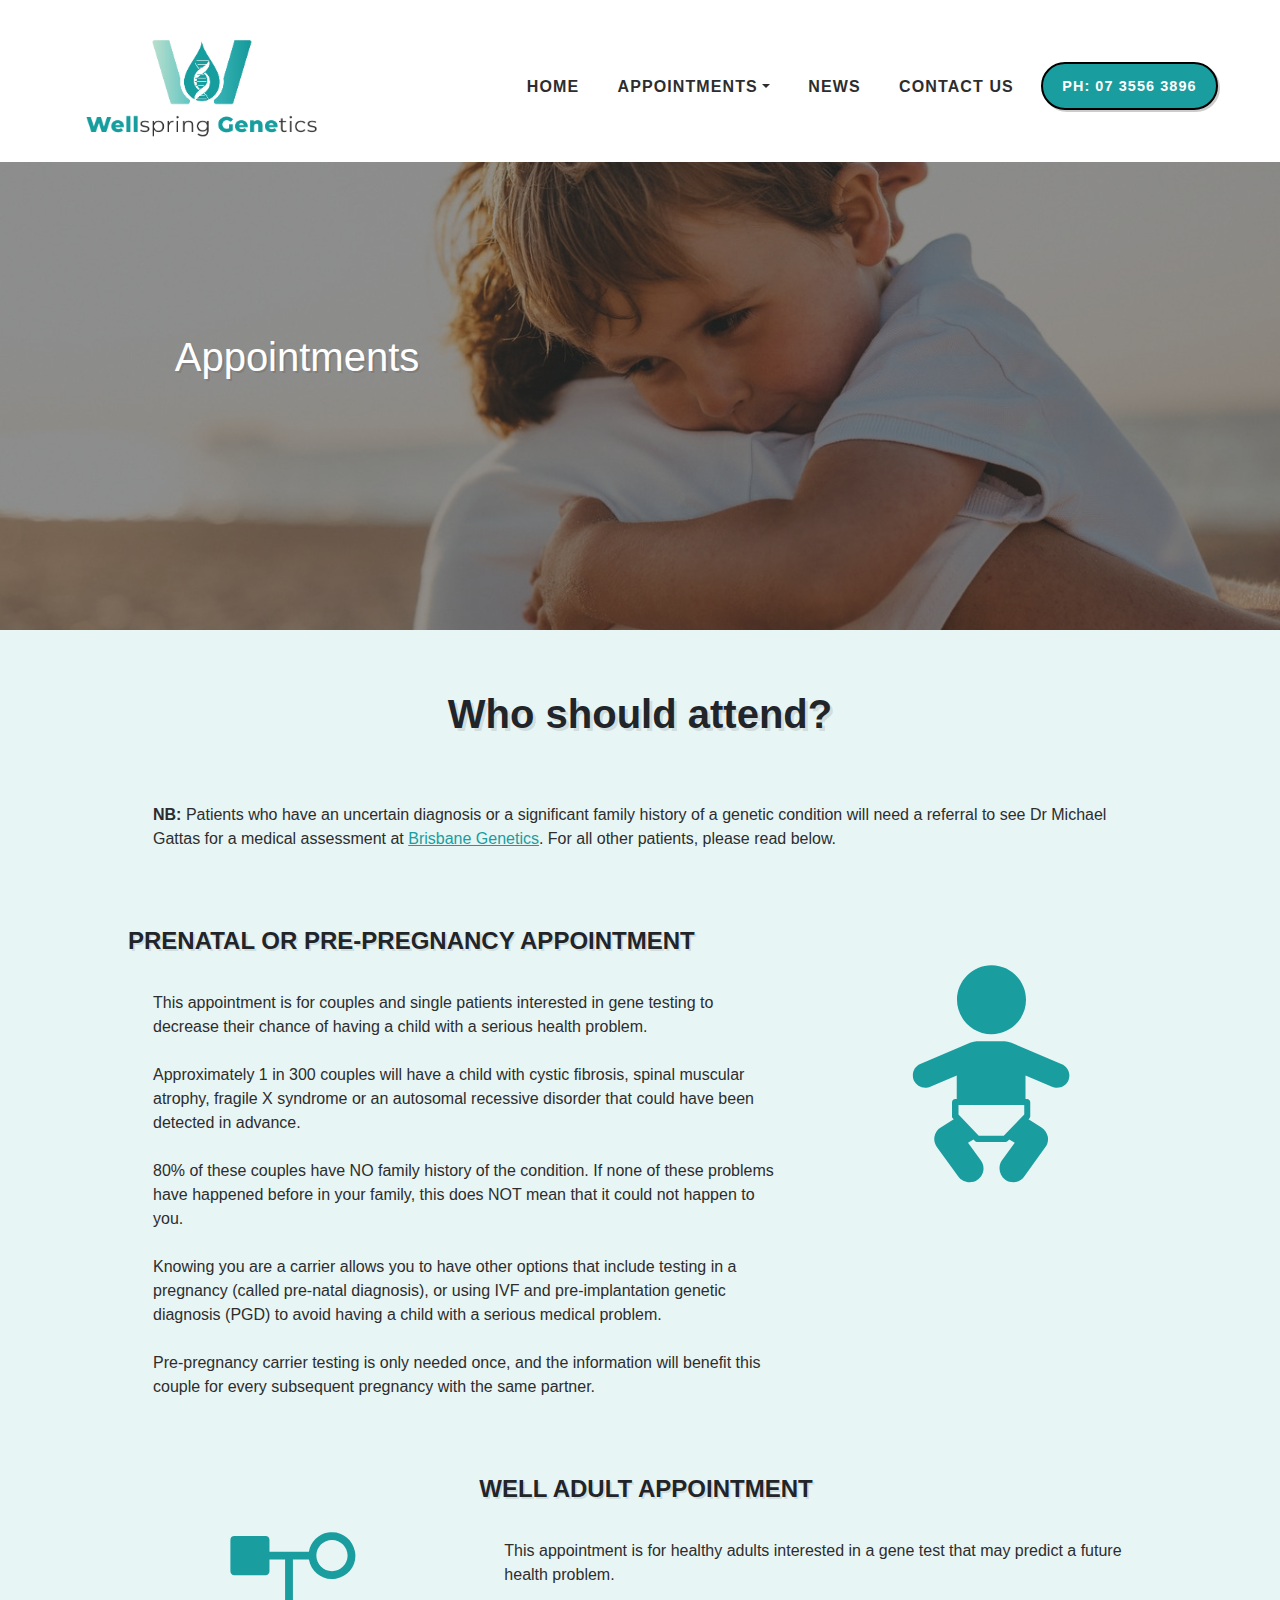
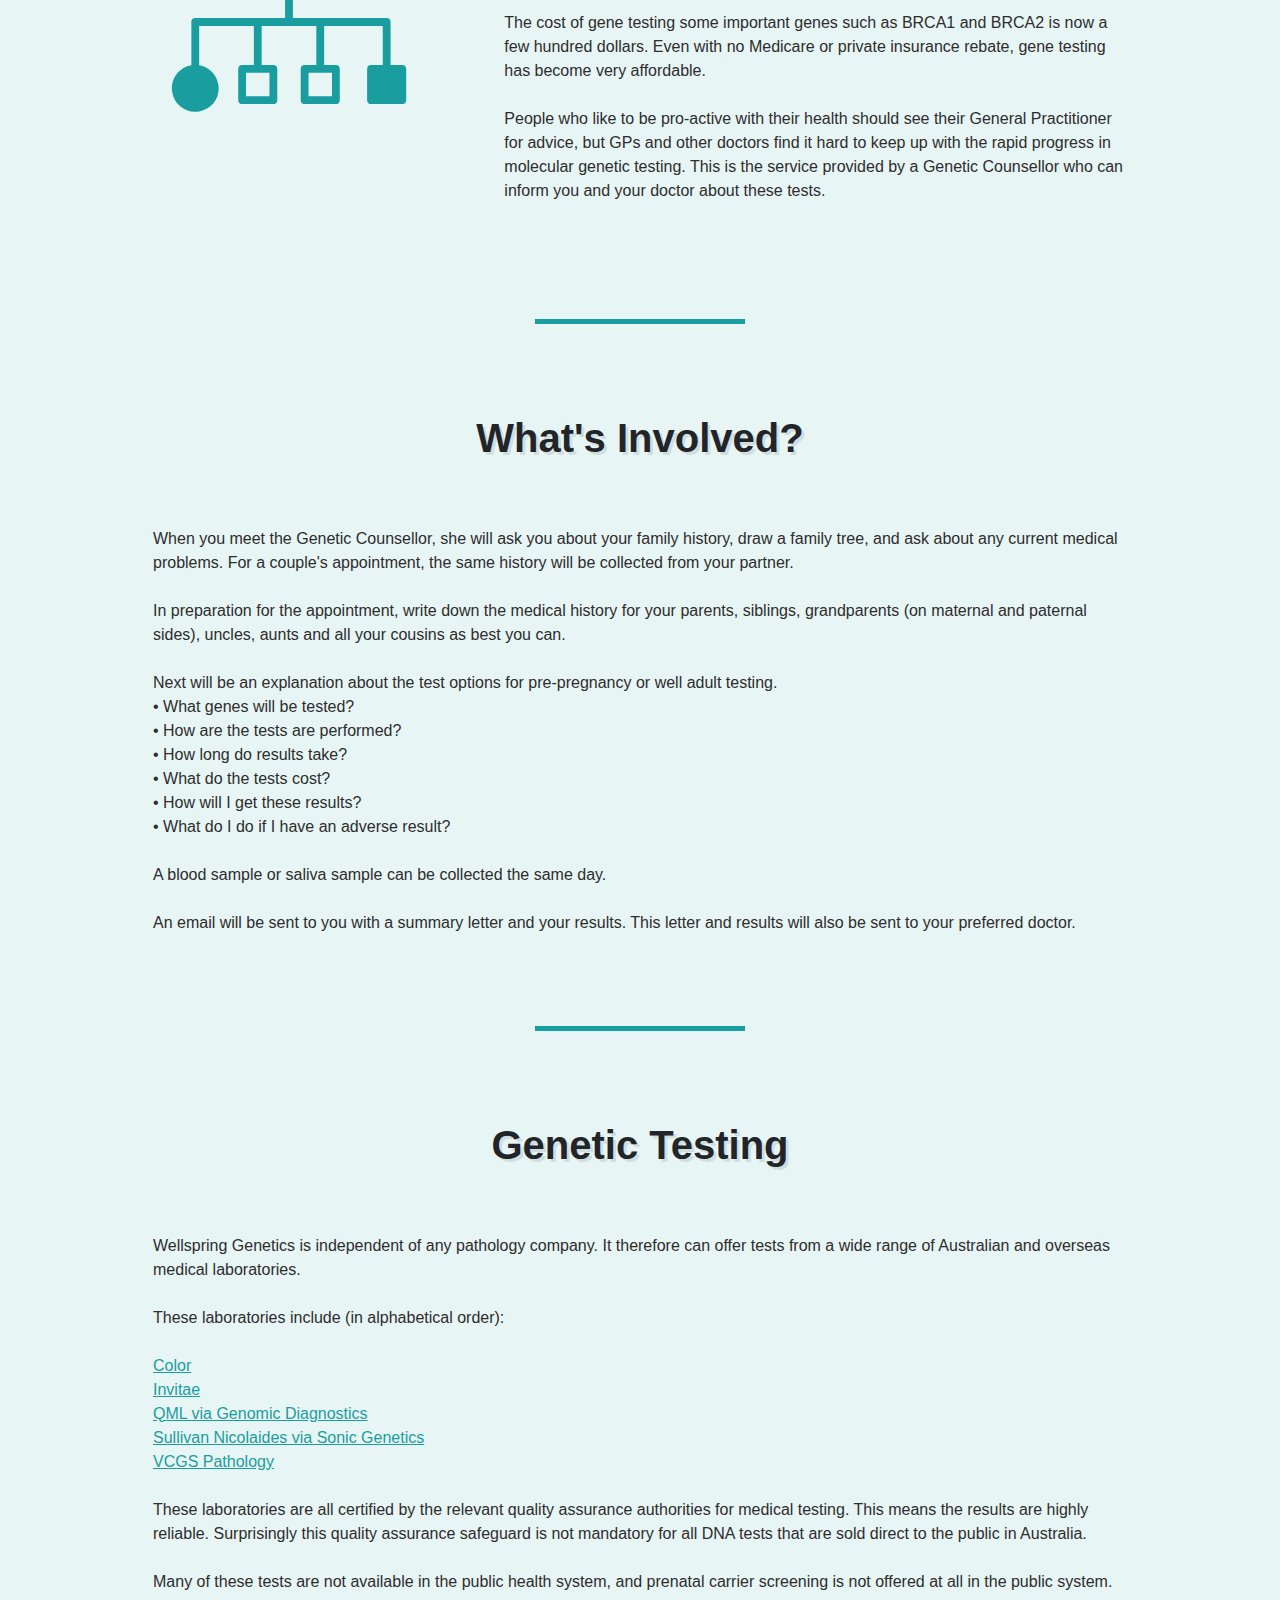
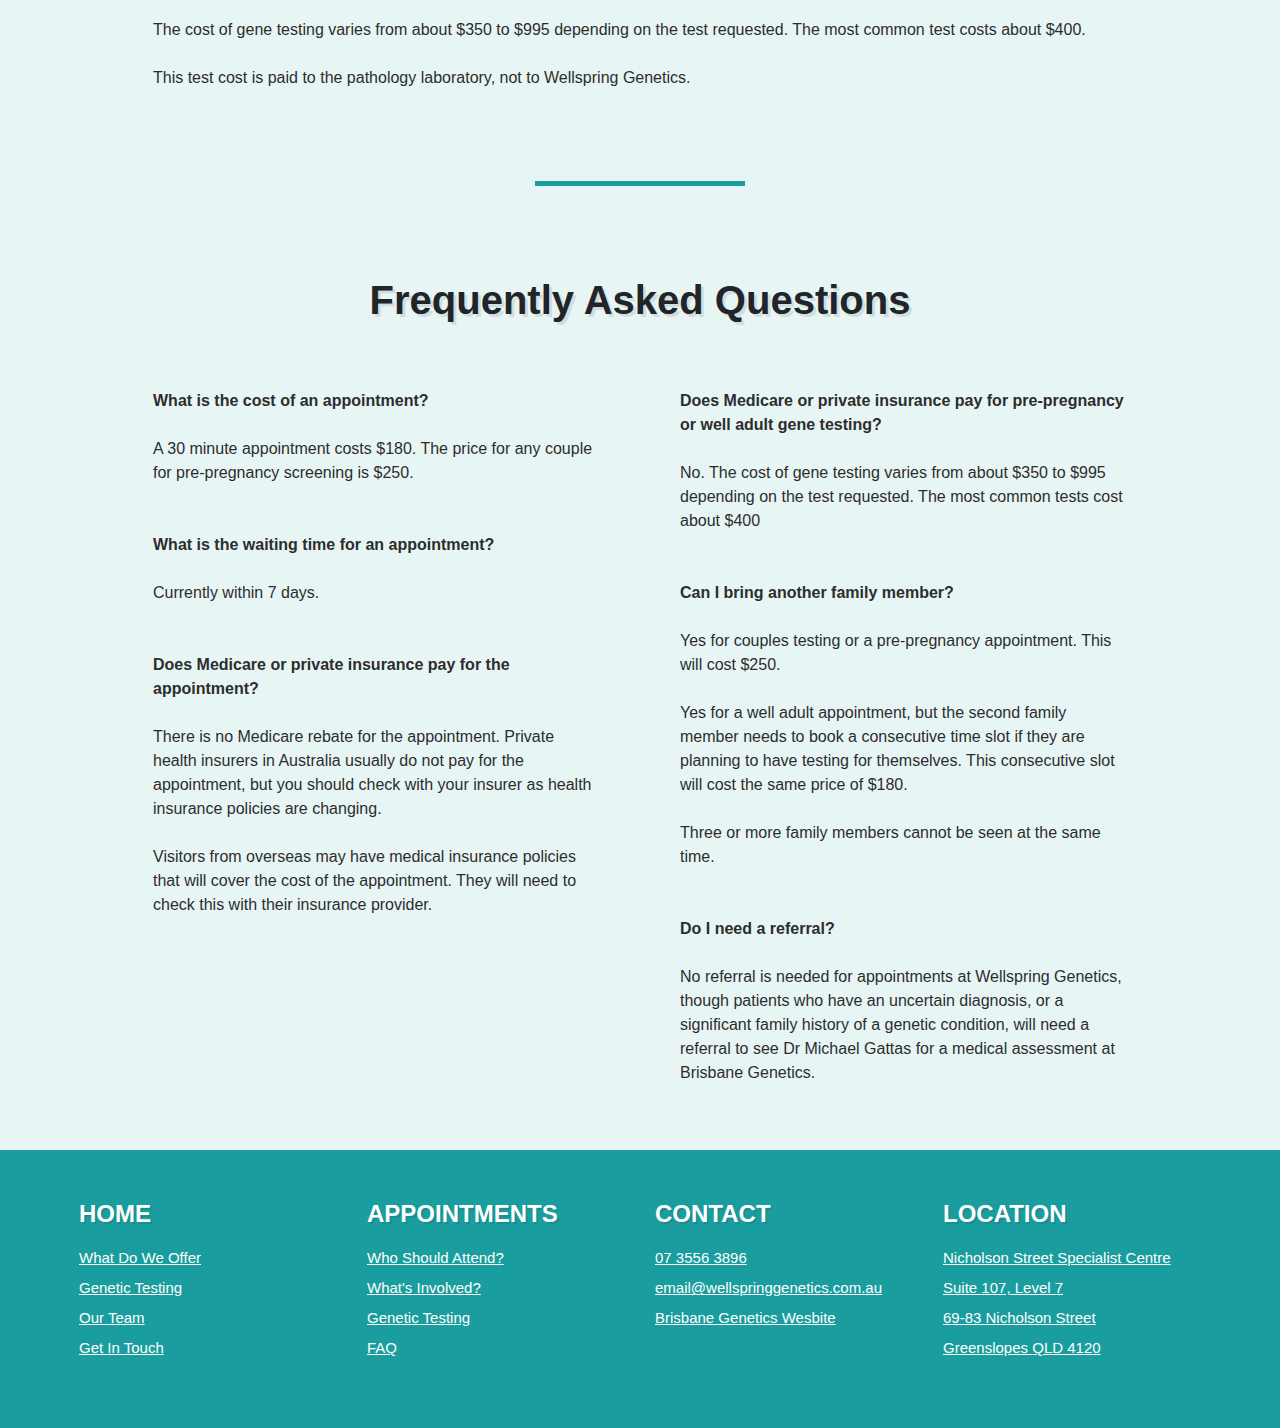
==== commit c3339fa8: "Update appointment prices" ====
--- a/appointments.html
+++ b/appointments.html
@@ -303,8 +303,8 @@
             <strong>What is the cost of an appointment?</strong>
             <br /><br />
 
-            A 30 minute appointment costs $150. A special introductory price
-            for any couple for pre-pregnancy screening is $200.
+            A 30 minute appointment costs $180. The price
+            for any couple for pre-pregnancy screening is $250.
             <br /><br />
             <br />
             <strong>What is the waiting time for an appointment?</strong>
@@ -344,13 +344,13 @@
             <br /><br />
 
             Yes for couples testing or a pre-pregnancy appointment. This will
-            cost $200.
+            cost $250.
             <br /><br />
 
             Yes for a well adult appointment, but the second family member
             needs to book a consecutive time slot if they are planning to have
             testing for themselves. This consecutive slot will cost the same
-            price of $150.
+            price of $180.
             <br /><br />
 
             Three or more family members cannot be seen at the same time.
--- a/css/page_style.css
+++ b/css/page_style.css
@@ -47,11 +47,11 @@
 }
 
 #hero.news {
-  background-image: url("../images/beach_sunset.jpg");
+  background-image: url("../images/beach_sunset_compressed.jpg");
 }
 
 #hero.contact {
-  background-image: url("../images/ocean.jpg");
+  background-image: url("../images/ocean_compressed.jpg");
 }
 
 #hero:before {
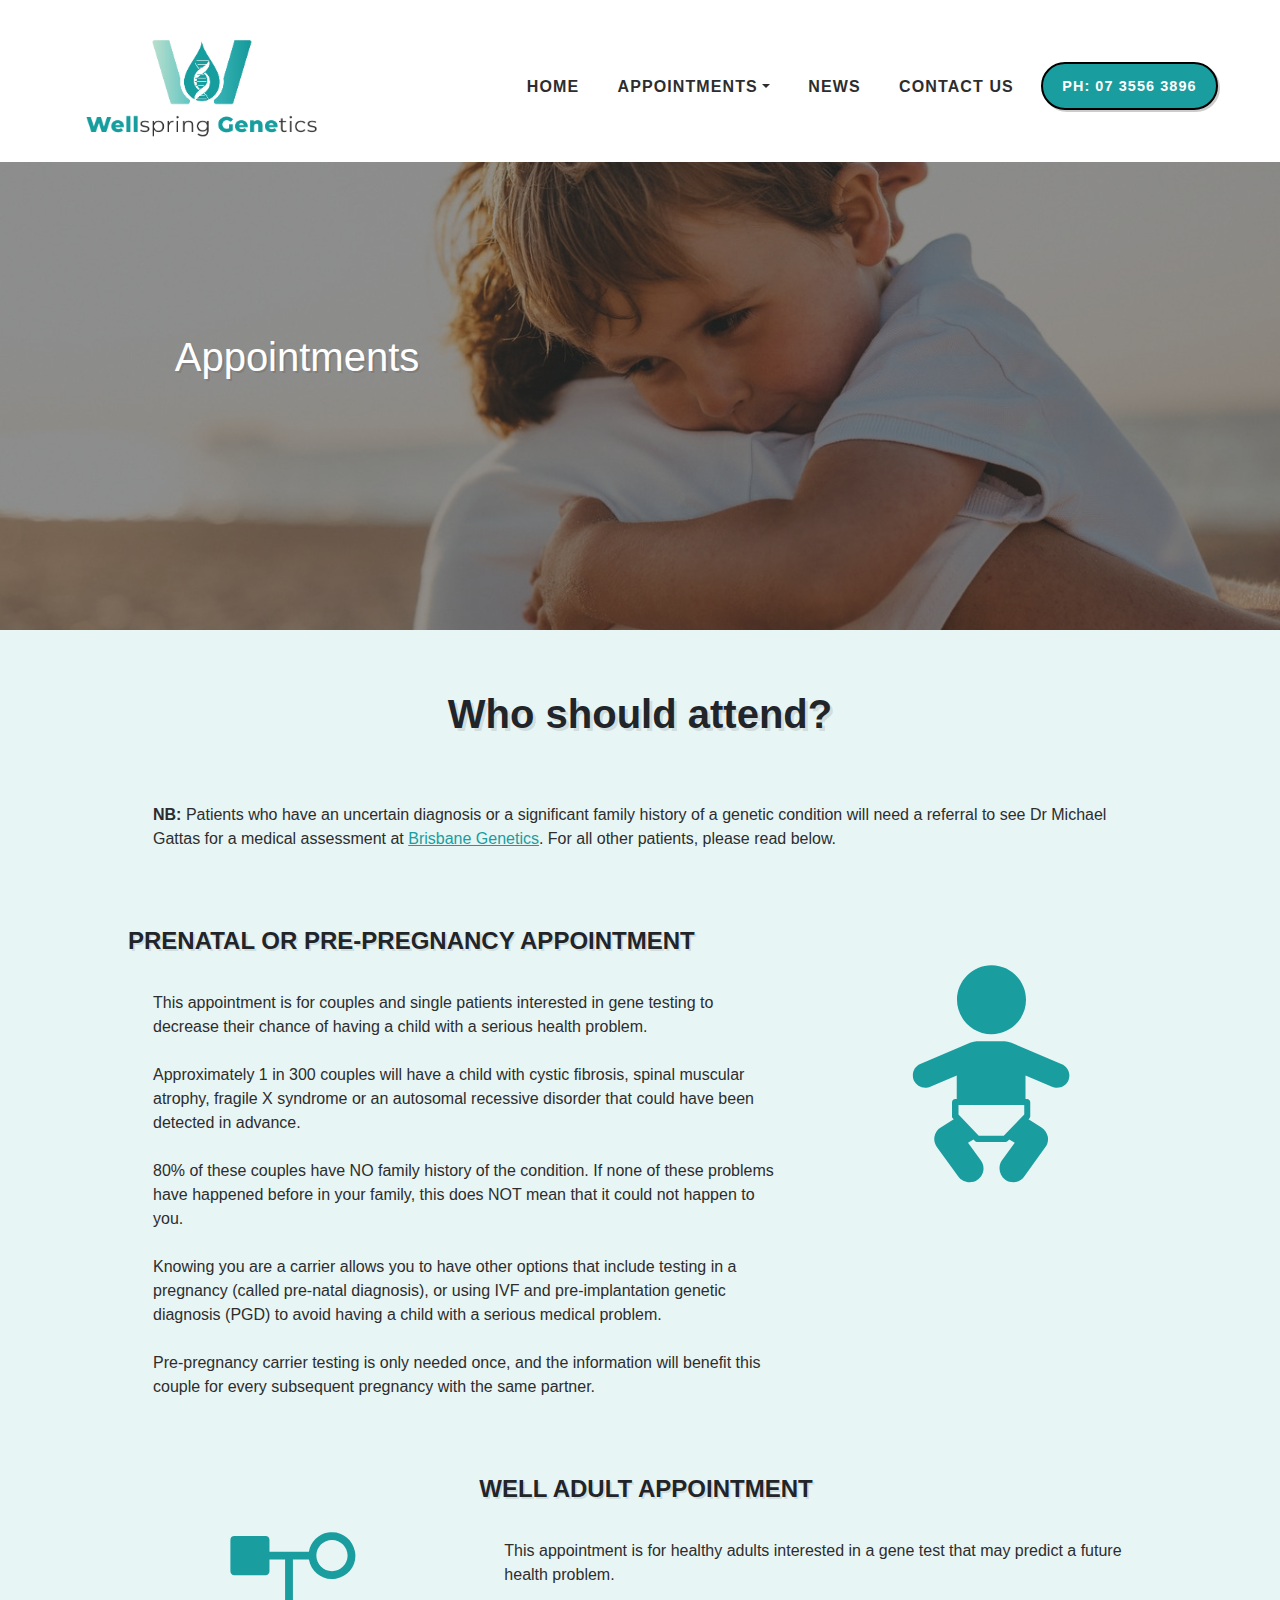
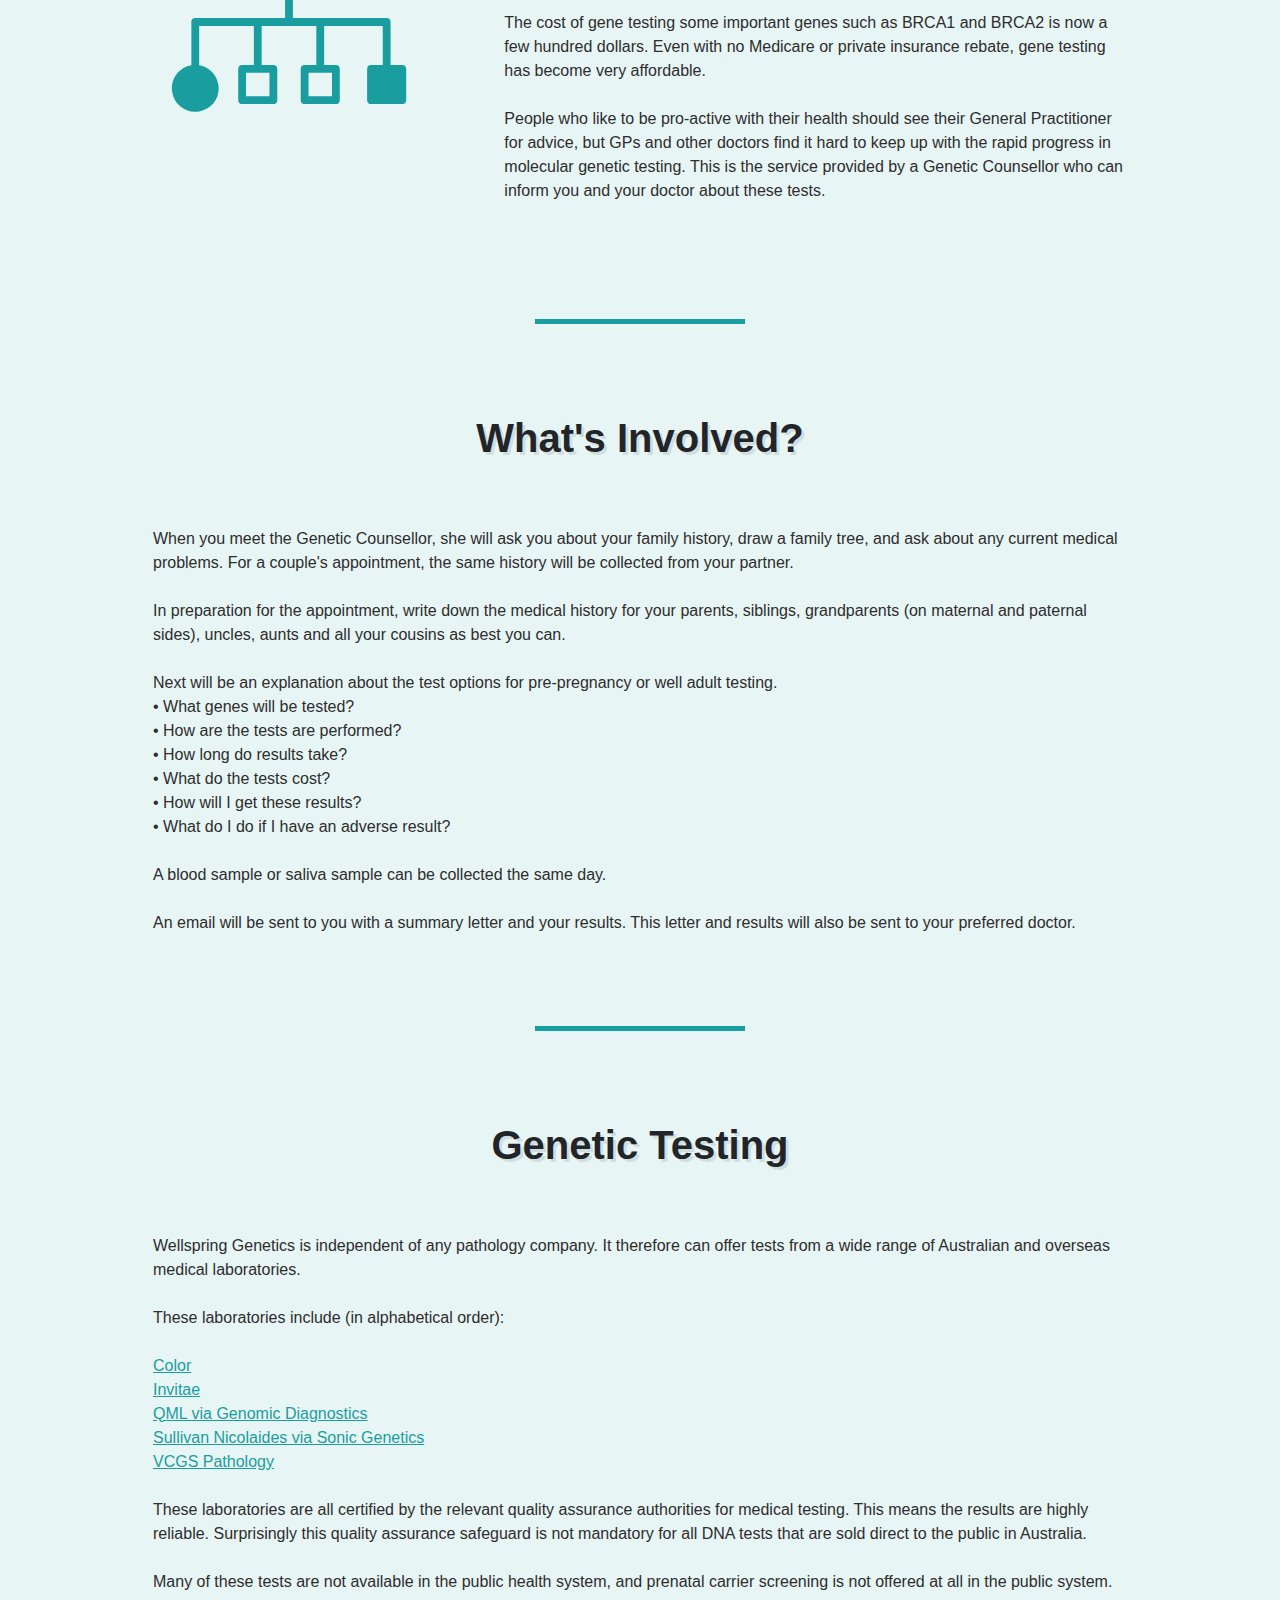
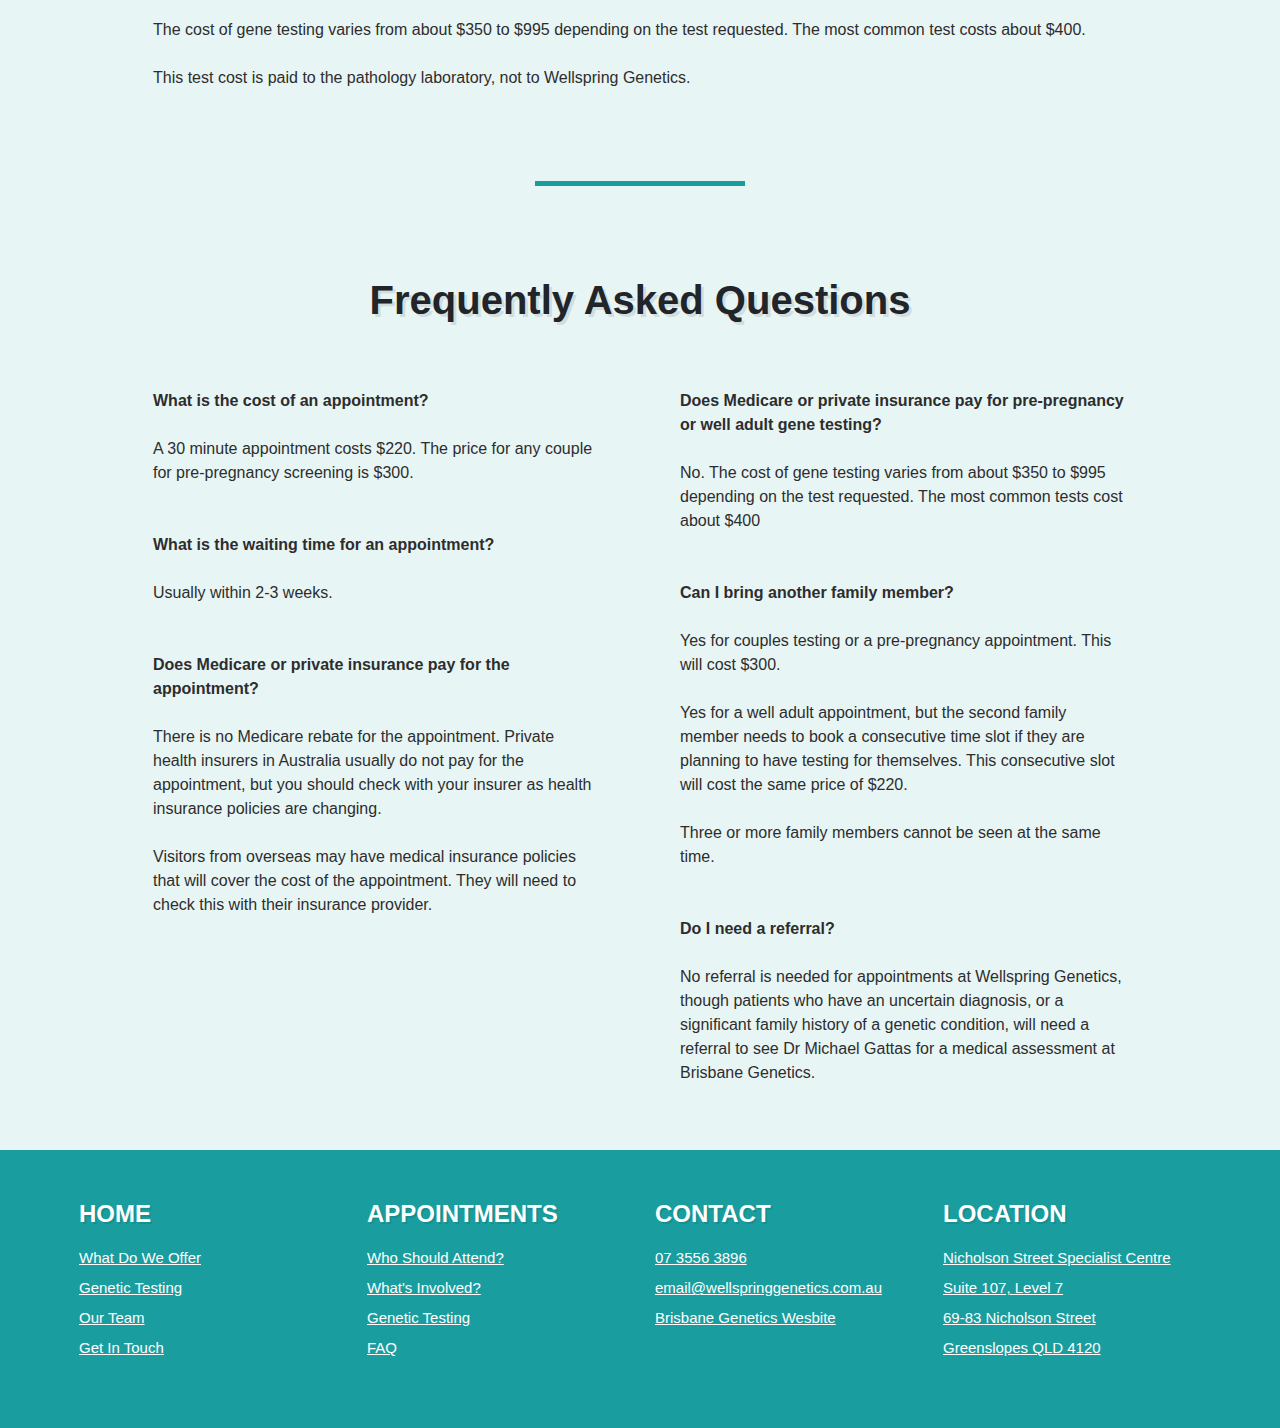
==== commit 6c5c28c7: "Update prices and hours" ====
--- a/appointments.html
+++ b/appointments.html
@@ -303,14 +303,14 @@
             <strong>What is the cost of an appointment?</strong>
             <br /><br />
 
-            A 30 minute appointment costs $180. The price
-            for any couple for pre-pregnancy screening is $250.
+            A 30 minute appointment costs $220. The price
+            for any couple for pre-pregnancy screening is $300.
             <br /><br />
             <br />
             <strong>What is the waiting time for an appointment?</strong>
             <br /><br />
 
-            Currently within 7 days.
+            Usually within 2-3 weeks.
             <br /><br />
             <br />
 
@@ -344,13 +344,13 @@
             <br /><br />
 
             Yes for couples testing or a pre-pregnancy appointment. This will
-            cost $250.
+            cost $300.
             <br /><br />
 
             Yes for a well adult appointment, but the second family member
             needs to book a consecutive time slot if they are planning to have
             testing for themselves. This consecutive slot will cost the same
-            price of $180.
+            price of $220.
             <br /><br />
 
             Three or more family members cannot be seen at the same time.
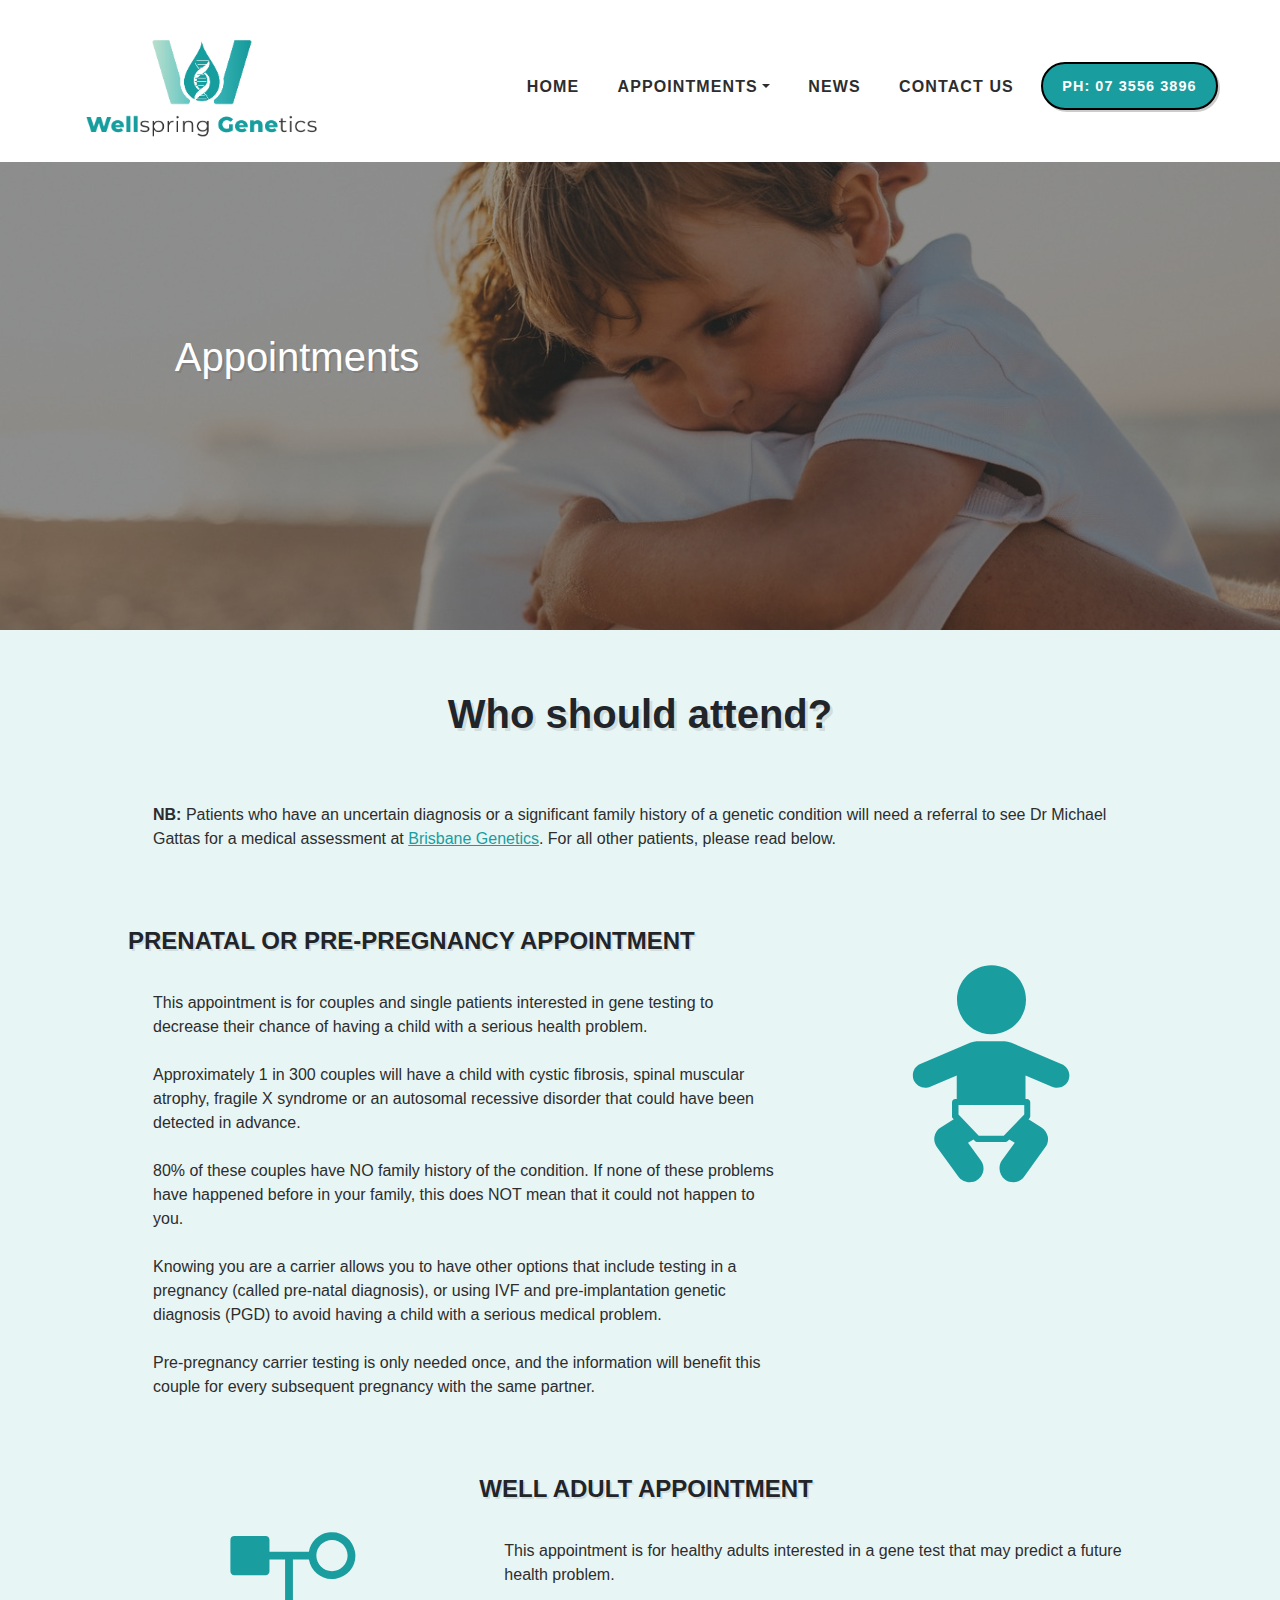
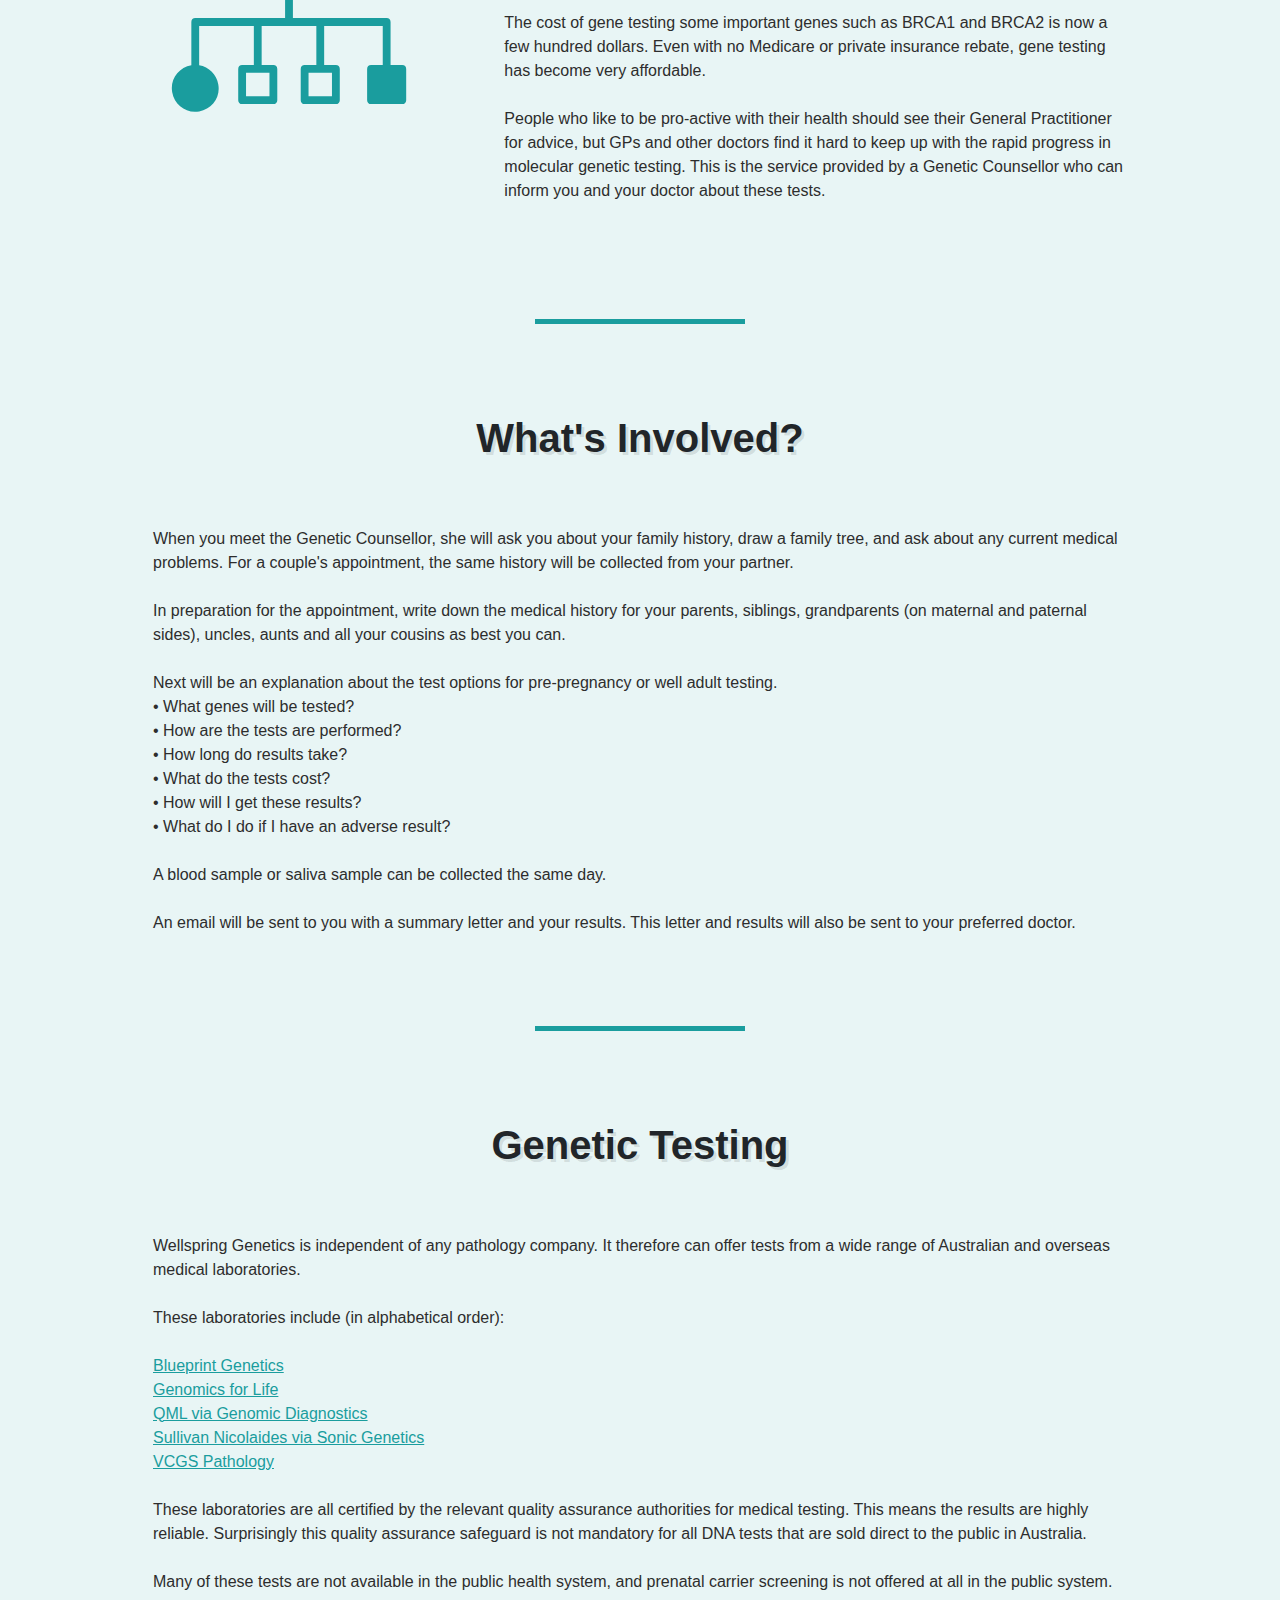
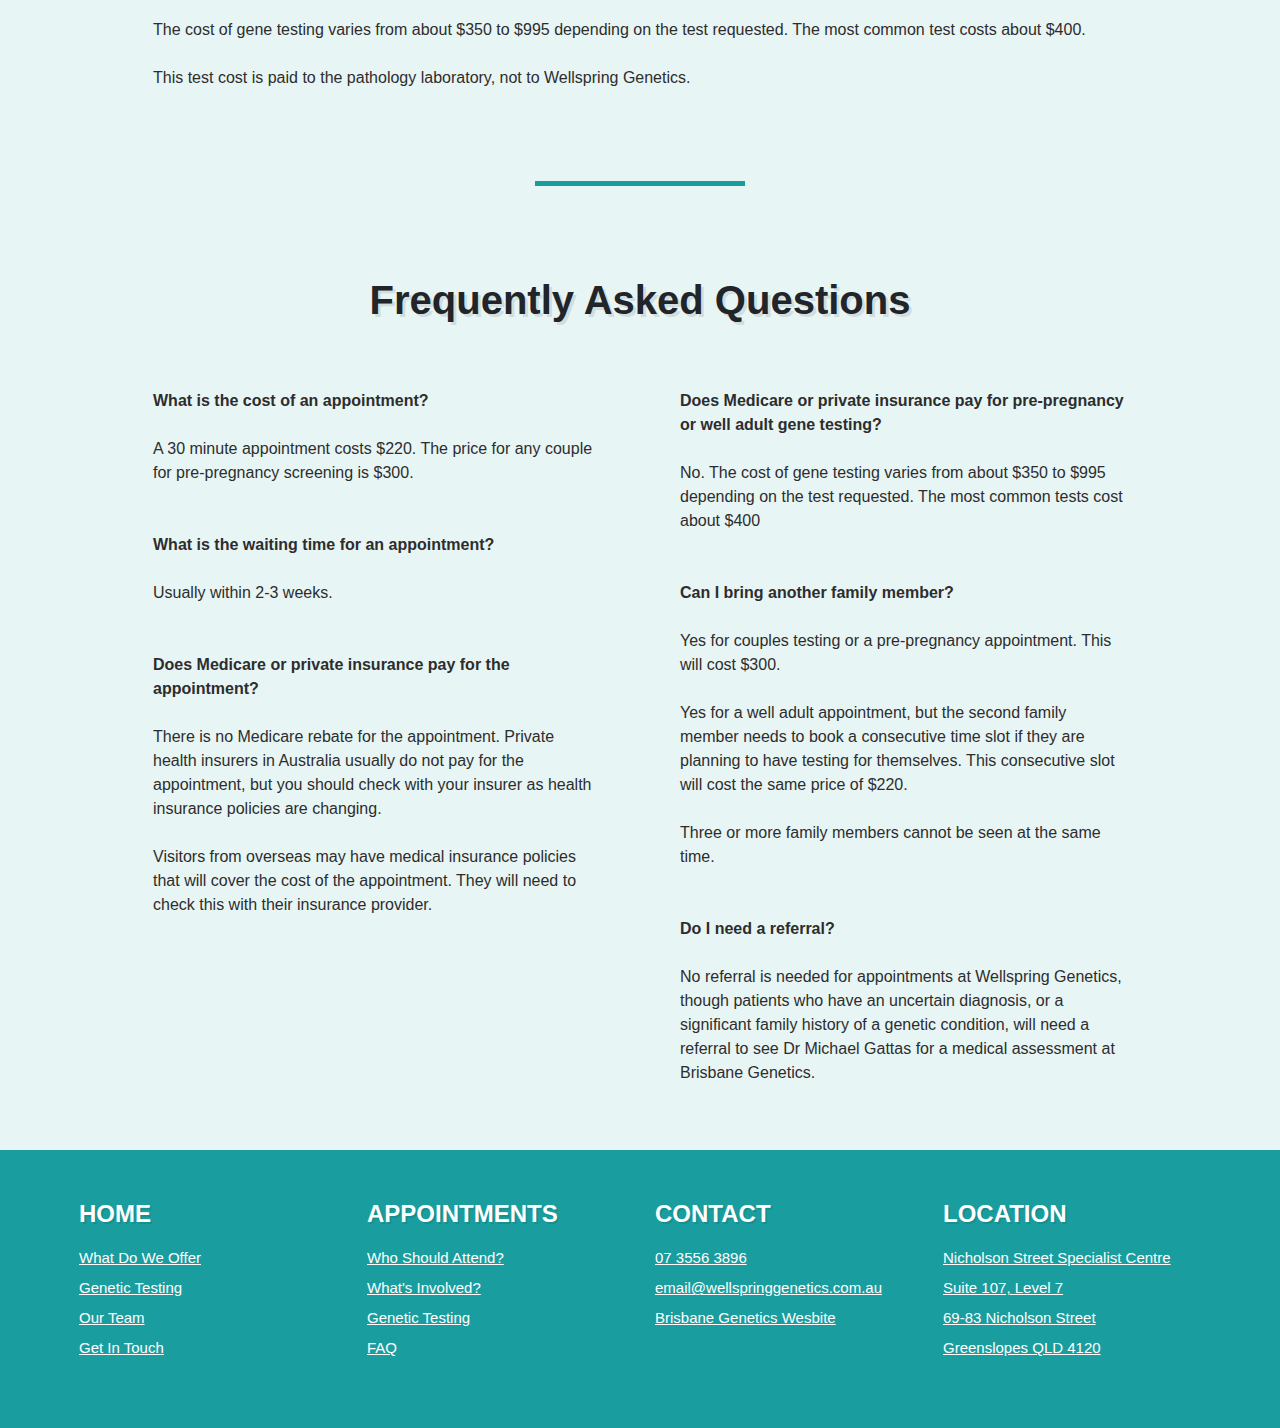
==== commit a34ec54b: "Update lab names and links" ====
--- a/appointments.html
+++ b/appointments.html
@@ -244,8 +244,8 @@
             overseas medical laboratories.
             <br /><br />
             These laboratories include (in alphabetical order): <br /><br />
-            <a class="link" href="https://www.color.com/"> Color </a> <br />
-            <a class="link" href="https://www.invitae.com/en/"> Invitae </a>
+            <a class="link" href="www.blueprintgenetics.com"> Blueprint Genetics </a> <br />
+            <a class="link" href="https://www.genomicsforlife.com.au/"> Genomics for Life </a>
             <br />
             <a class="link" href="https://genomicdiagnostics.com.au/">
               QML via Genomic Diagnostics
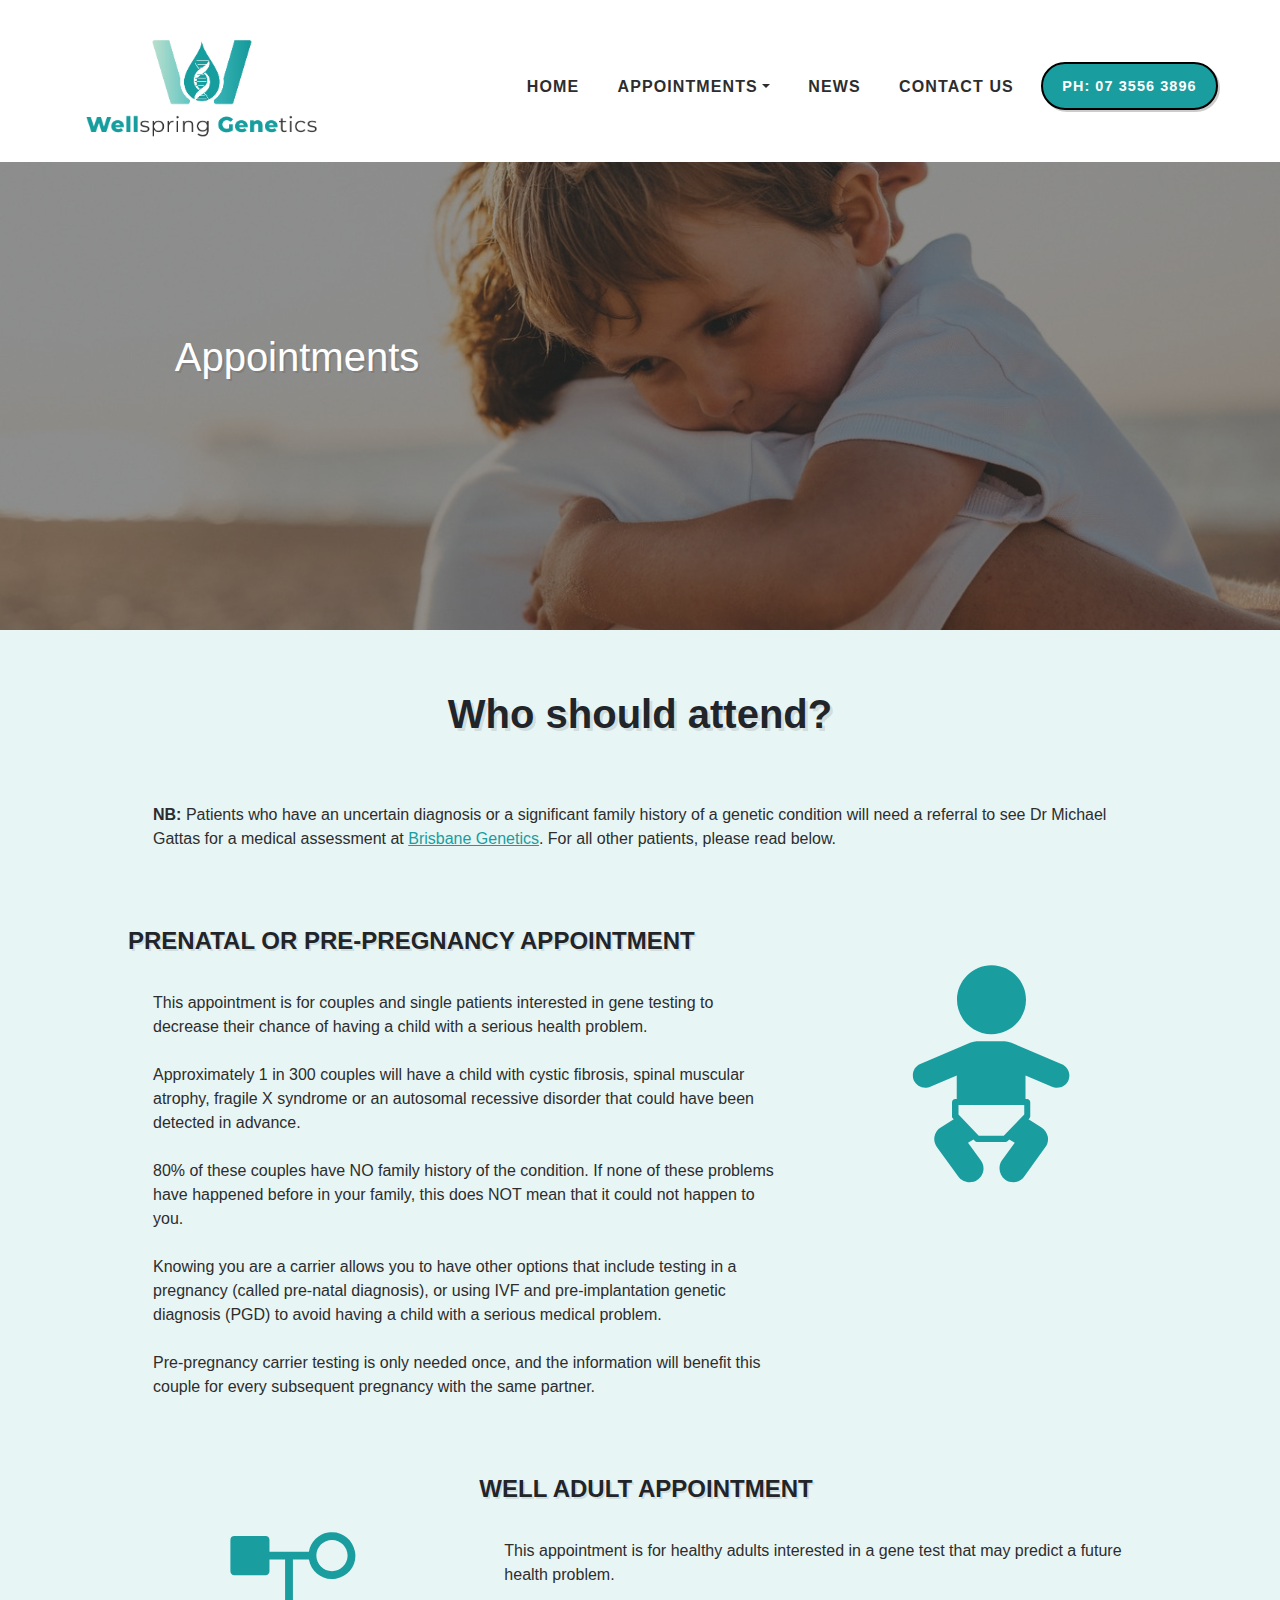
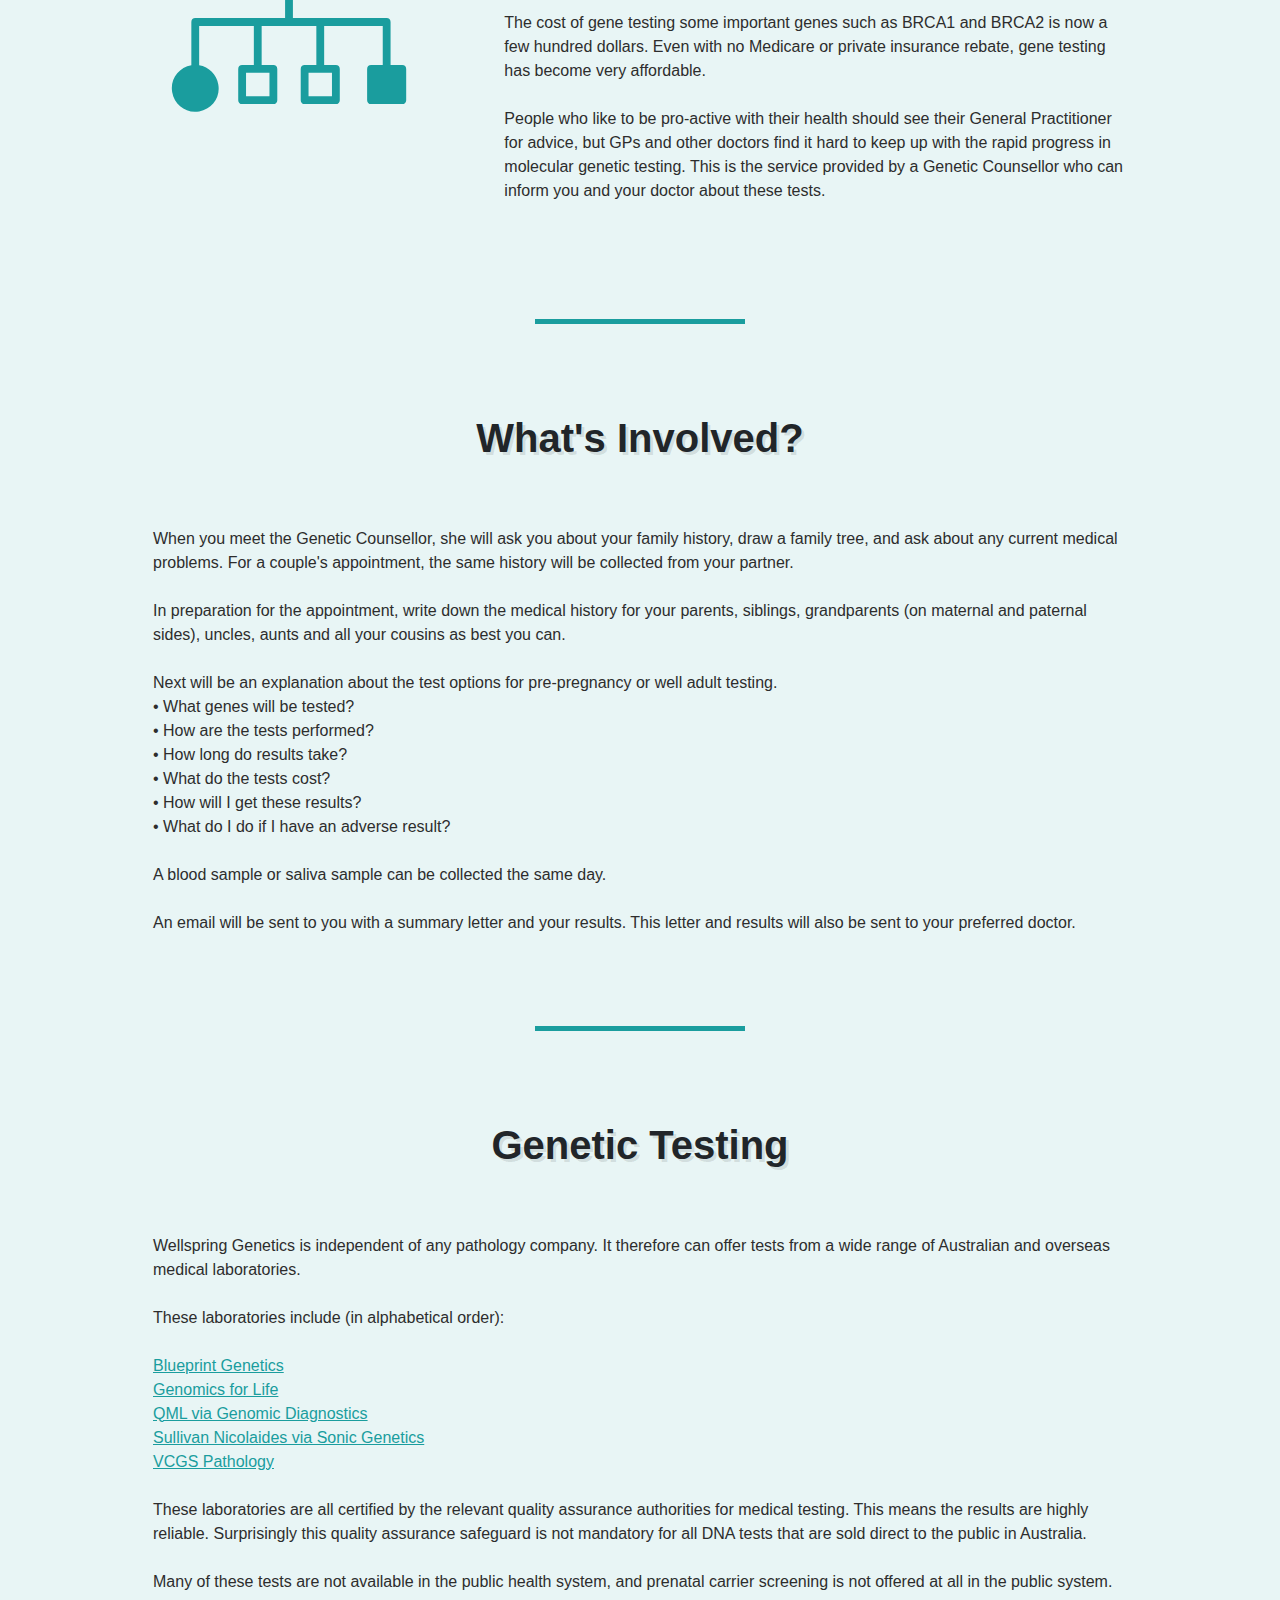
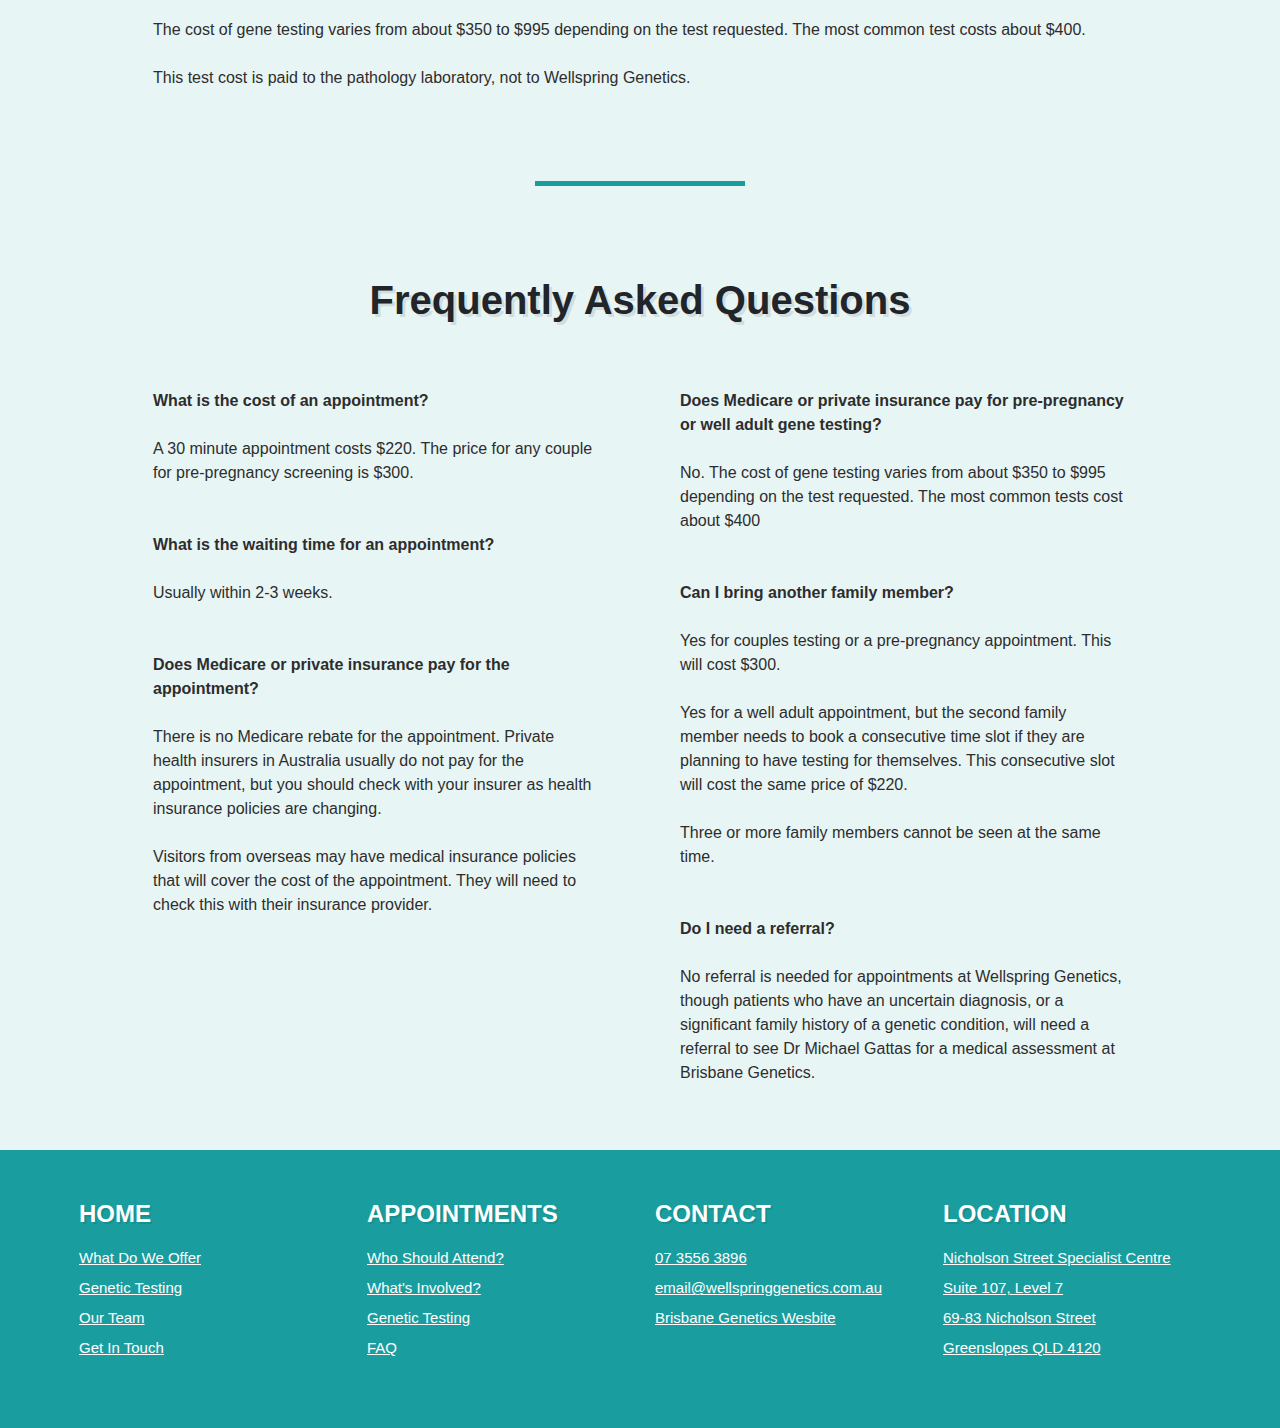
==== commit 9234ed7f: "Remove extra word typo" ====
--- a/appointments.html
+++ b/appointments.html
@@ -203,7 +203,7 @@
             Next will be an explanation about the test options for
             pre-pregnancy or well adult testing. <br />
             • What genes will be tested? <br />
-            • How are the tests are performed? <br />
+            • How are the tests performed? <br />
             • How long do results take? <br />
             • What do the tests cost? <br />
             • How will I get these results? <br />
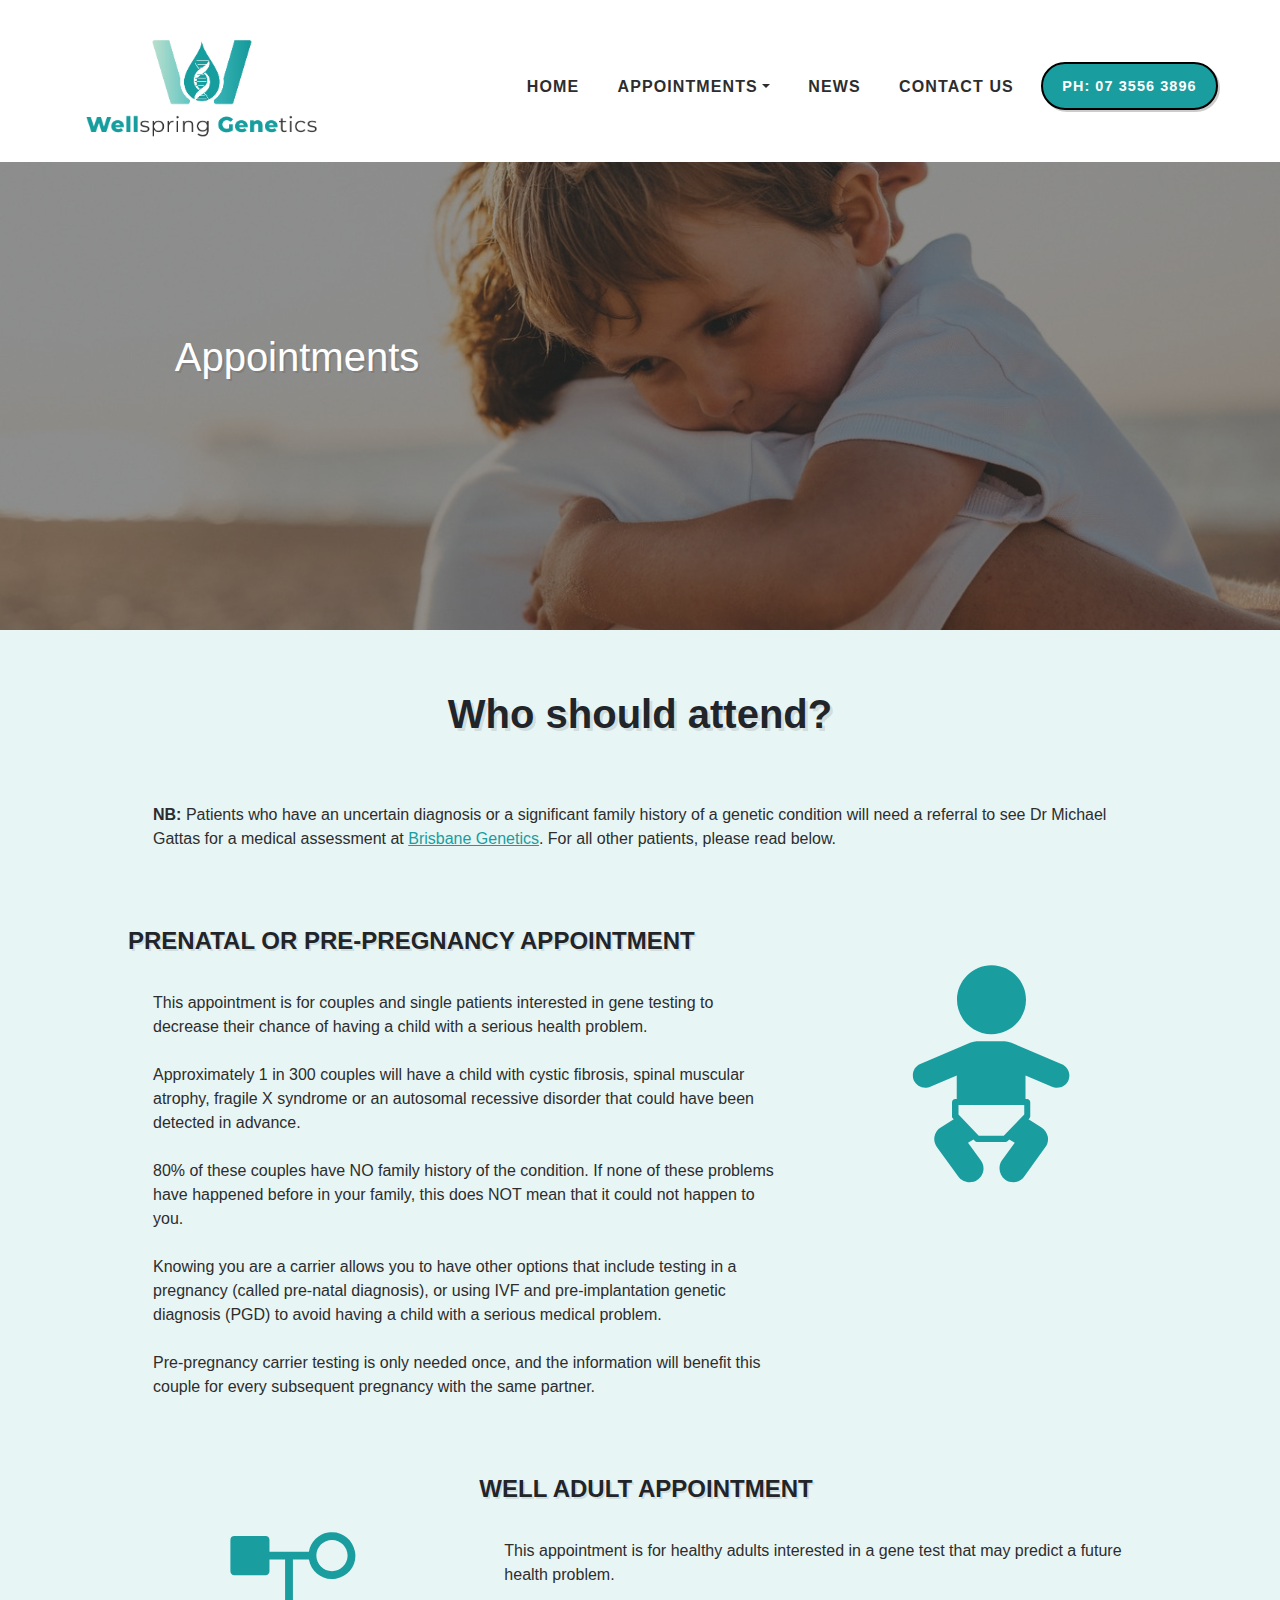
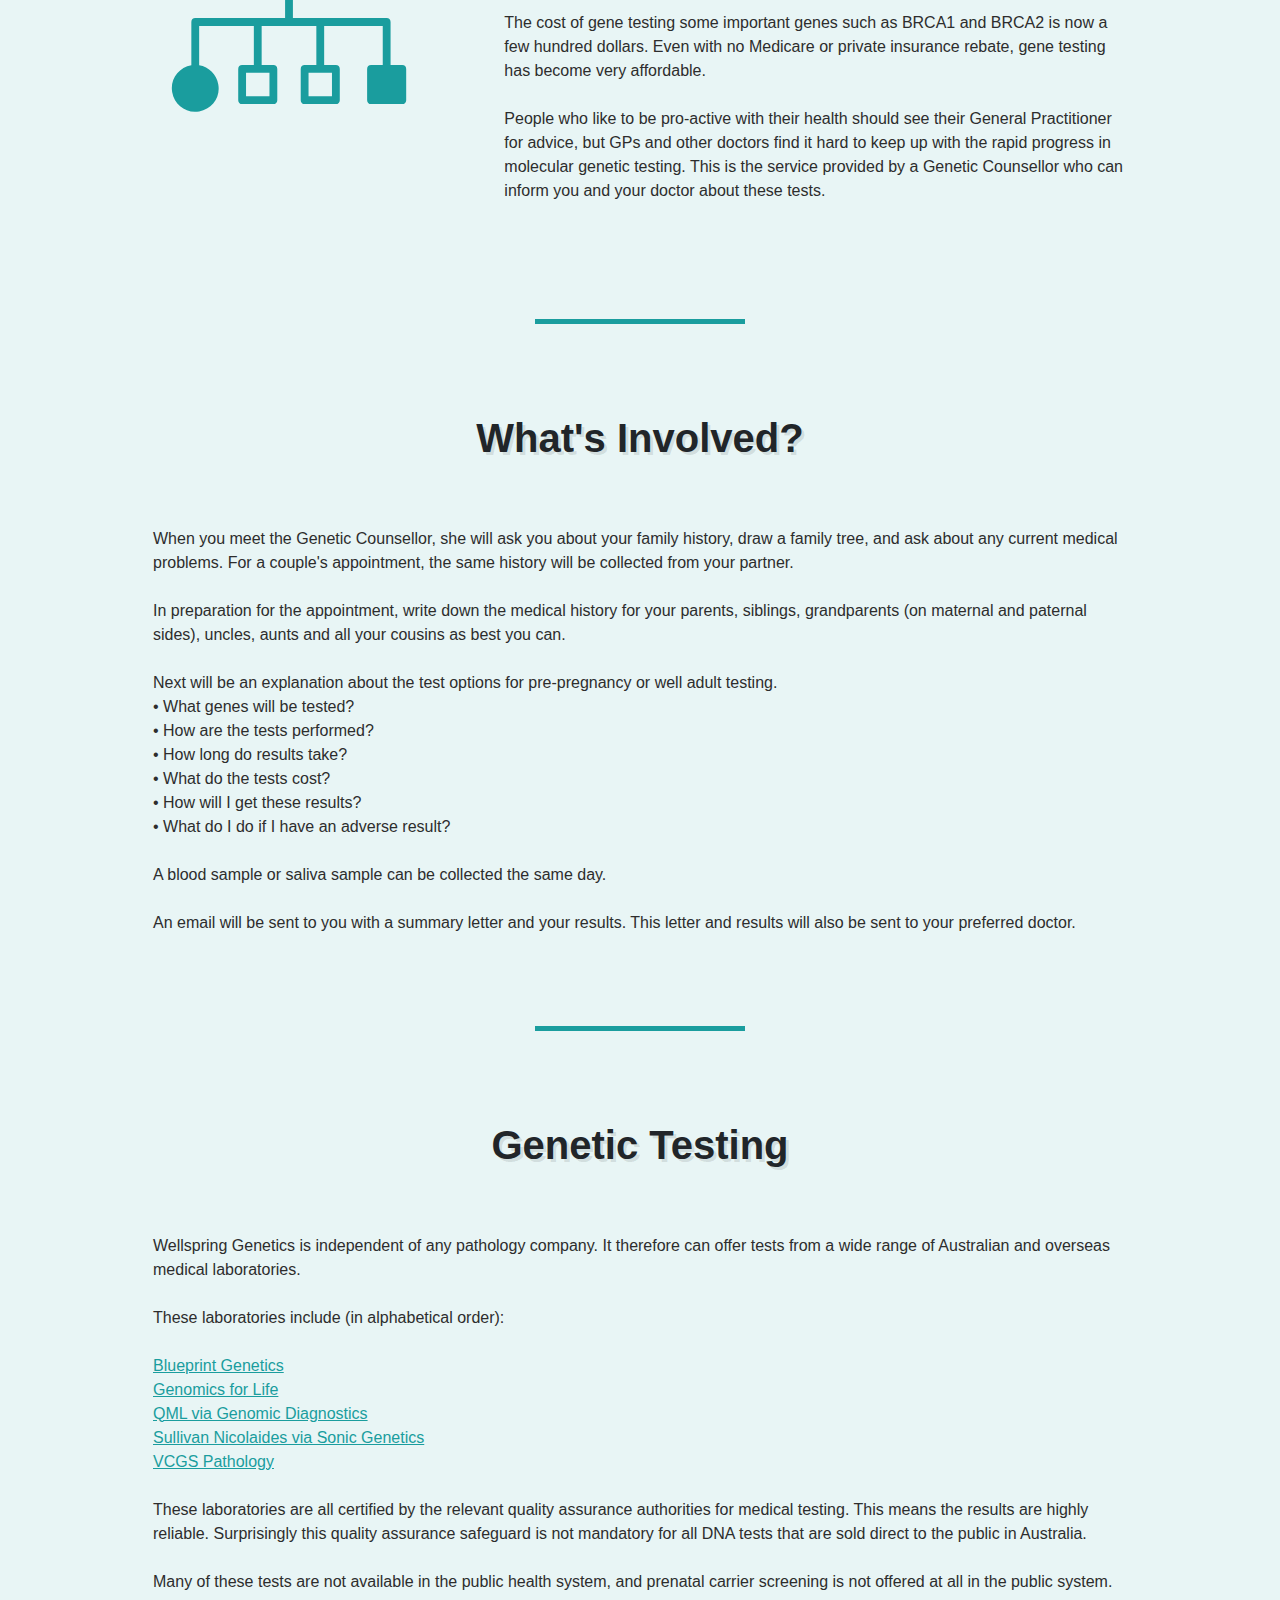
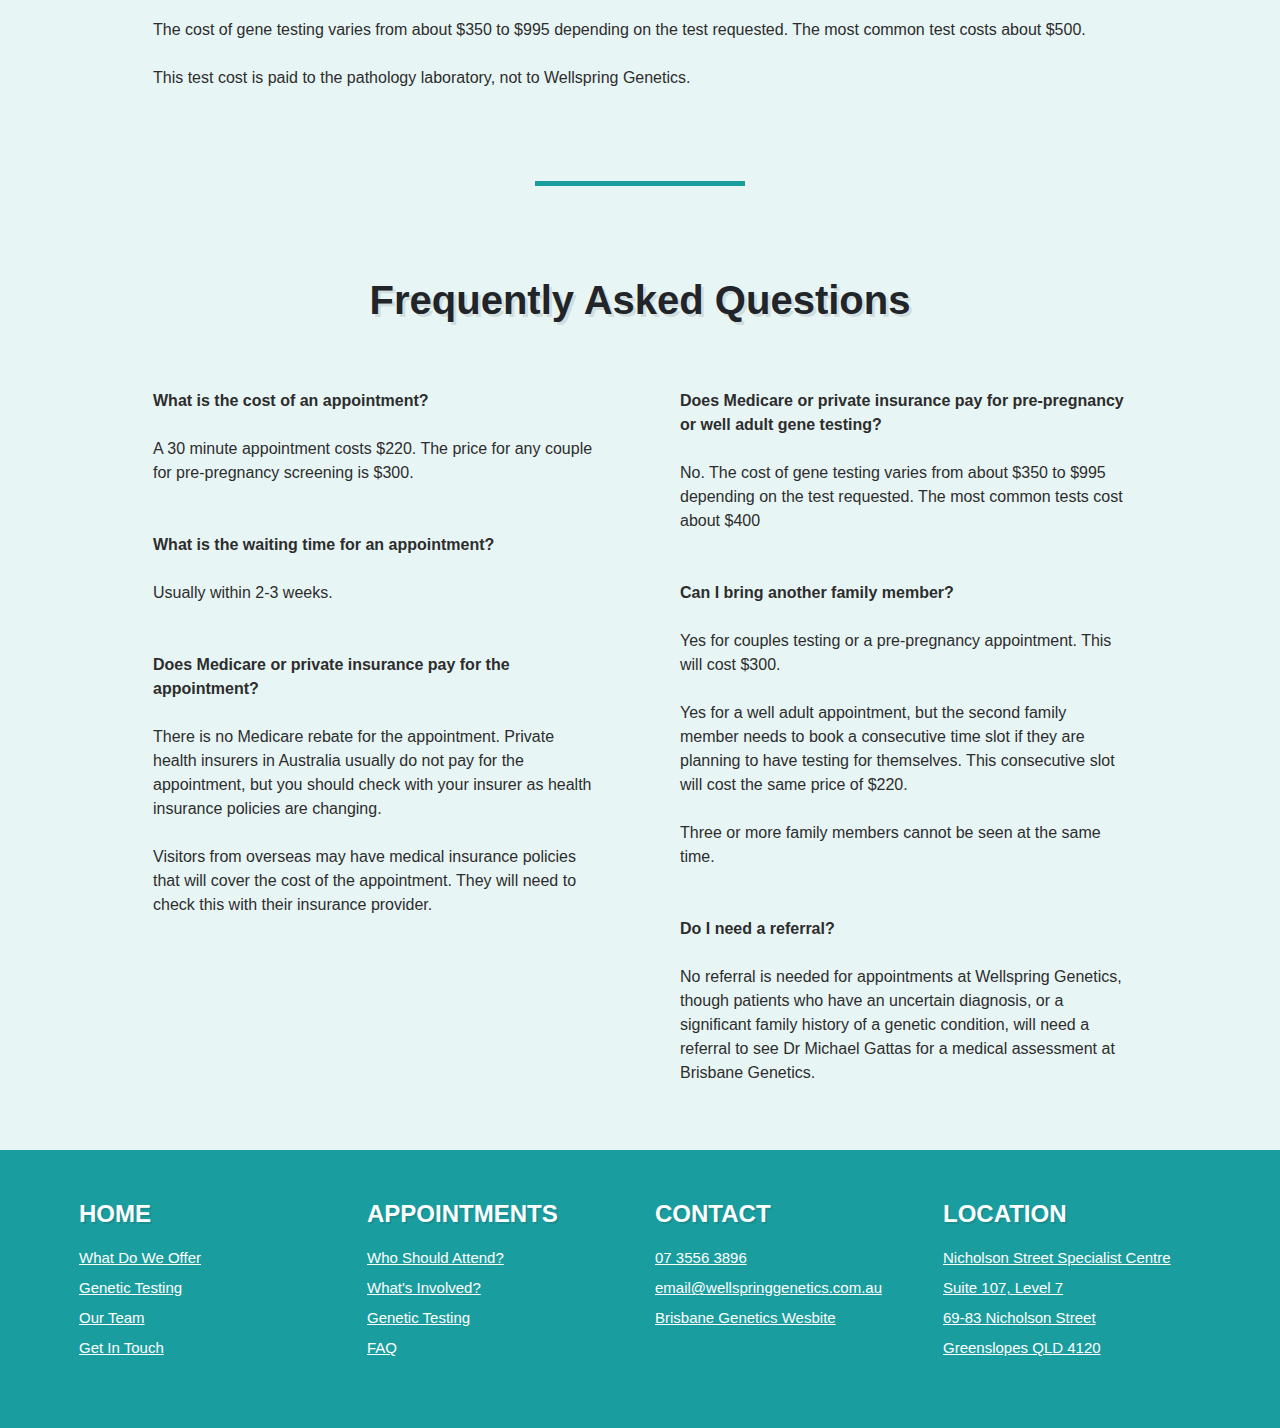
==== commit 71773487: "Update common test price" ====
--- a/appointments.html
+++ b/appointments.html
@@ -271,7 +271,7 @@
             system.
             <br /><br />
             The cost of gene testing varies from about $350 to $995 depending
-            on the test requested. The most common test costs about $400.
+            on the test requested. The most common test costs about $500.
             <br /><br />
             This test cost is paid to the pathology laboratory, not to
             Wellspring Genetics.
